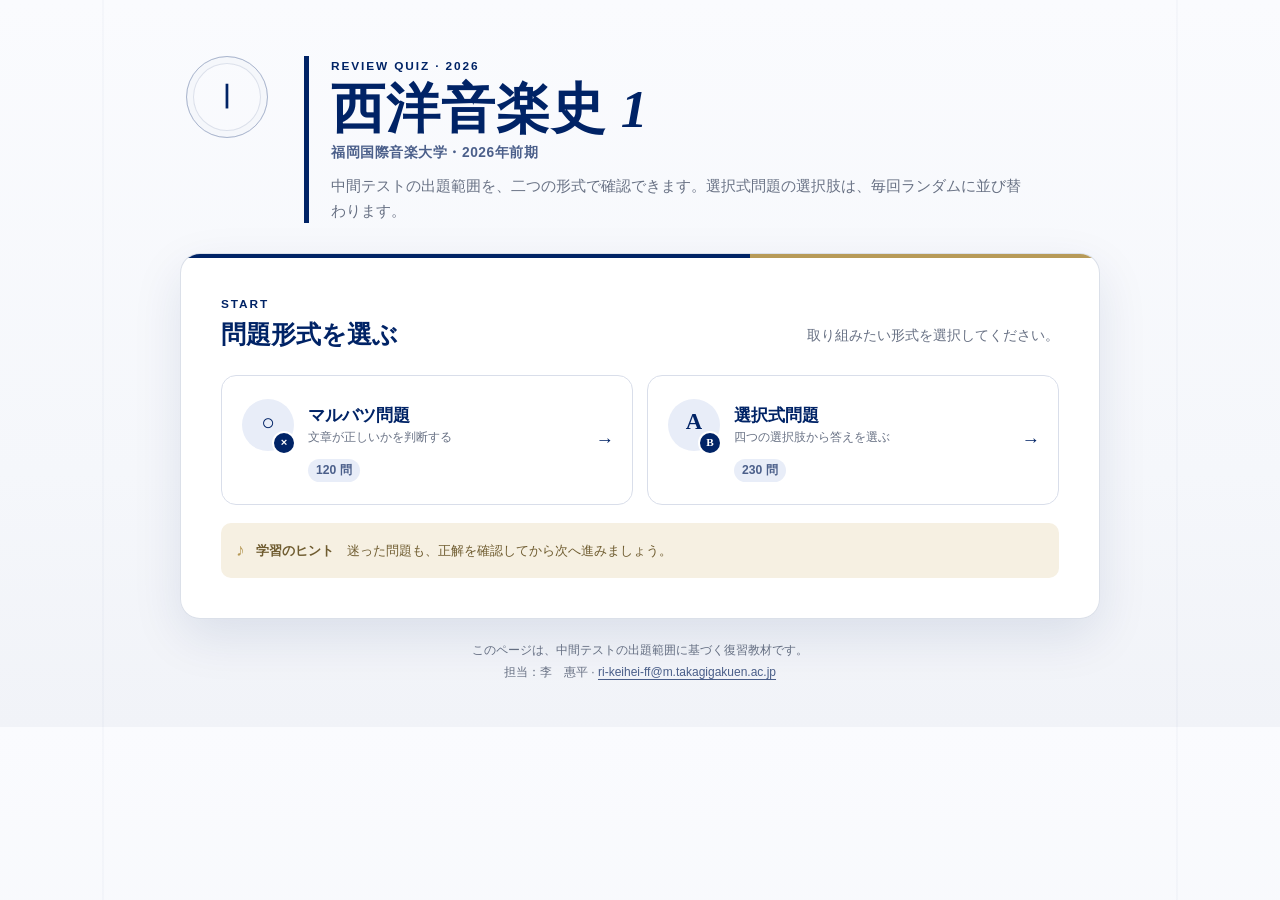
==== index.html @ 1b2ed550 "新デザイン" ====
<!DOCTYPE html>
<html lang="ja">
<head>
  <meta charset="UTF-8" />
  <meta name="viewport" content="width=device-width, initial-scale=1.0" />
  <meta name="theme-color" content="#002366" />
  <meta
    name="description"
    content="福岡国際音楽大学 2026年前期「西洋音楽史 1」の中間テスト復習クイズ"
  />
  <title>西洋音楽史 1｜復習クイズ</title>
  <link rel="stylesheet" href="style.css" />
</head>

<body>
  <a class="skip-link" href="#main-content">メインコンテンツへ</a>

  <main id="main-content" class="page">
    <header class="site-header">
      <div class="header-mark" aria-hidden="true">
        <span>Ⅰ</span>
      </div>
      <div class="header-copy">
        <p class="course-label">REVIEW QUIZ · 2026</p>
        <h1>西洋音楽史 <span>1</span></h1>
        <p class="course-name">福岡国際音楽大学・2026年前期</p>
        <p class="subtitle">
          中間テストの出題範囲を、二つの形式で確認できます。選択式問題の選択肢は、毎回ランダムに並び替わります。
        </p>
      </div>
    </header>

    <section id="mode-select" class="panel mode-panel" aria-labelledby="mode-title">
      <div class="section-heading">
        <div>
          <p class="section-kicker">START</p>
          <h2 id="mode-title">問題形式を選ぶ</h2>
        </div>
        <p>取り組みたい形式を選択してください。</p>
      </div>

      <div class="mode-buttons">
        <button class="mode-button" type="button" data-mode="truefalse">
          <span class="mode-icon" aria-hidden="true">○<i>×</i></span>
          <span class="mode-copy">
            <strong>マルバツ問題</strong>
            <small>文章が正しいかを判断する</small>
          </span>
          <span id="truefalse-count" class="mode-count"></span>
          <span class="mode-arrow" aria-hidden="true">→</span>
        </button>

        <button class="mode-button" type="button" data-mode="multiple">
          <span class="mode-icon mode-icon-letters" aria-hidden="true">A<i>B</i></span>
          <span class="mode-copy">
            <strong>選択式問題</strong>
            <small>四つの選択肢から答えを選ぶ</small>
          </span>
          <span id="multiple-count" class="mode-count"></span>
          <span class="mode-arrow" aria-hidden="true">→</span>
        </button>
      </div>

      <div class="study-note">
        <span aria-hidden="true">♪</span>
        <p><strong>学習のヒント</strong>　迷った問題も、正解を確認してから次へ進みましょう。</p>
      </div>
    </section>

    <section id="quiz-area" class="panel quiz-panel hidden" aria-labelledby="question-text">
      <div class="quiz-top">
        <button id="back-button" class="back-button" type="button">
          <span aria-hidden="true">←</span> 形式選択へ戻る
        </button>
        <div id="progress" class="progress" aria-live="polite"></div>
      </div>

      <div
        id="progress-track"
        class="progress-track"
        role="progressbar"
        aria-label="問題の進捗"
        aria-valuemin="0"
        aria-valuemax="100"
        aria-valuenow="0"
      >
        <span id="progress-bar"></span>
      </div>

      <div class="meta">
        <span id="range-label"></span>
        <span id="mode-label" class="mode-label"></span>
      </div>

      <div id="question-block" class="question-block">
        <p id="question-number" class="question-number"></p>
        <h2 id="question-text" class="question-text" tabindex="-1"></h2>
      </div>

      <div id="choices" class="choices" aria-label="選択肢"></div>

      <div id="feedback" class="feedback hidden" aria-live="polite" aria-atomic="true">
        <div id="result" class="result"></div>
        <div id="answer-note" class="answer-note"></div>
      </div>

      <div id="quiz-actions" class="quiz-actions">
        <button id="next-button" class="next-button hidden" type="button">
          次の問題へ <span aria-hidden="true">→</span>
        </button>
      </div>
    </section>

    <footer class="footer">
      <p>このページは、中間テストの出題範囲に基づく復習教材です。</p>
      <p>担当：李　惠平 <span aria-hidden="true">·</span> <a href="mailto:ri-keihei-ff@m.takagigakuen.ac.jp">ri-keihei-ff@m.takagigakuen.ac.jp</a></p>
    </footer>
  </main>

  <script src="questions.js"></script>
  <script src="script.js"></script>
</body>
</html>
---- style.css ----
:root {
  --main: #002366;
  --main-deep: #001947;
  --main-soft: #e8edf8;
  --sub: #4b5f8a;
  --accent: #b79a58;
  --accent-soft: #f6f0e2;
  --bg: #f5f7fb;
  --paper: #ffffff;
  --text: #202431;
  --muted: #687184;
  --line: #d9deea;
  --correct: #287241;
  --correct-bg: #eaf6ed;
  --correct-line: #4b9a61;
  --wrong: #a23f38;
  --wrong-bg: #fcecea;
  --wrong-line: #cf6258;
  --shadow: 0 18px 50px rgba(0, 35, 102, 0.1);
  --sans: "Helvetica Neue", "Hiragino Sans", "Yu Gothic", sans-serif;
  --serif: "Times New Roman", "YuMincho", "Yu Mincho", "Hiragino Mincho ProN", serif;
}

* {
  box-sizing: border-box;
}

html {
  scroll-behavior: smooth;
}

body {
  min-width: 320px;
  margin: 0;
  background:
    linear-gradient(90deg, transparent 0 8%, rgba(0, 35, 102, 0.025) 8% 8.1%, transparent 8.1% 91.9%, rgba(0, 35, 102, 0.025) 91.9% 92%, transparent 92%),
    linear-gradient(180deg, #fafbfe 0%, var(--bg) 65%, #f1f3f8 100%);
  color: var(--text);
  font-family: var(--serif);
  line-height: 1.75;
  -webkit-font-smoothing: antialiased;
}

button,
a {
  -webkit-tap-highlight-color: transparent;
}

button {
  font: inherit;
}

.skip-link {
  position: fixed;
  z-index: 100;
  top: 12px;
  left: 12px;
  padding: 9px 14px;
  border-radius: 8px;
  background: var(--main);
  color: #fff;
  font-family: var(--sans);
  font-weight: 700;
  text-decoration: none;
  transform: translateY(-150%);
  transition: transform 0.2s ease;
}

.skip-link:focus {
  transform: translateY(0);
}

.page {
  width: min(100% - 36px, 920px);
  margin: 0 auto;
  padding: 52px 0 42px;
}

.site-header {
  position: relative;
  display: grid;
  grid-template-columns: 94px 1fr;
  gap: 24px;
  align-items: start;
  margin-bottom: 30px;
  padding: 4px 6px 0;
}

.header-mark {
  display: grid;
  place-items: center;
  width: 82px;
  aspect-ratio: 1;
  border: 1px solid rgba(0, 35, 102, 0.32);
  border-radius: 50%;
  box-shadow: inset 0 0 0 6px var(--bg), inset 0 0 0 7px rgba(0, 35, 102, 0.12);
  color: var(--main);
}

.header-mark span {
  font-size: 2.1rem;
  line-height: 1;
}

.header-copy {
  border-left: 5px solid var(--main);
  padding-left: 22px;
}

.course-label,
.section-kicker,
.question-number {
  margin: 0;
  color: var(--main);
  font-family: var(--sans);
  font-size: 0.74rem;
  font-weight: 800;
  letter-spacing: 0.16em;
}

h1 {
  margin: 2px 0 0;
  color: var(--main);
  font-size: clamp(2.15rem, 5vw, 3.35rem);
  font-weight: 600;
  letter-spacing: 0.02em;
  line-height: 1.14;
}

h1 span {
  font-style: italic;
}

.course-name {
  margin: 1px 0 8px;
  color: var(--sub);
  font-family: var(--sans);
  font-size: 0.86rem;
  font-weight: 700;
  letter-spacing: 0.04em;
}

.subtitle {
  max-width: 690px;
  margin: 0;
  color: var(--muted);
  font-size: 0.95rem;
  line-height: 1.65;
}

.panel {
  position: relative;
  overflow: hidden;
  padding: clamp(24px, 5vw, 40px);
  border: 1px solid rgba(0, 35, 102, 0.14);
  border-radius: 20px;
  background: rgba(255, 255, 255, 0.94);
  box-shadow: var(--shadow);
}

.panel::before {
  position: absolute;
  top: 0;
  right: 0;
  left: 0;
  height: 4px;
  background: linear-gradient(90deg, var(--main), var(--main) 62%, var(--accent) 62%, var(--accent));
  content: "";
}

.section-heading {
  display: flex;
  justify-content: space-between;
  gap: 32px;
  align-items: end;
  margin-bottom: 24px;
}

.section-heading h2 {
  margin: 3px 0 0;
  color: var(--main);
  font-size: 1.55rem;
  font-weight: 600;
  line-height: 1.35;
}

.section-heading > p {
  margin: 0 0 3px;
  color: var(--muted);
  font-size: 0.9rem;
}

.mode-buttons {
  display: grid;
  grid-template-columns: repeat(2, minmax(0, 1fr));
  gap: 14px;
}

.mode-button {
  position: relative;
  display: grid;
  grid-template-columns: 52px 1fr auto;
  gap: 14px;
  align-items: center;
  min-height: 130px;
  padding: 22px 48px 22px 20px;
  border: 1px solid var(--line);
  border-radius: 15px;
  background: #fff;
  color: var(--text);
  cursor: pointer;
  text-align: left;
  transition: border-color 0.2s ease, box-shadow 0.2s ease, transform 0.2s ease, background 0.2s ease;
}

.mode-button:hover {
  border-color: rgba(0, 35, 102, 0.48);
  background: #fbfcff;
  box-shadow: 0 10px 24px rgba(0, 35, 102, 0.09);
  transform: translateY(-2px);
}

.mode-button:active {
  transform: translateY(0);
}

.mode-icon {
  position: relative;
  display: grid;
  place-items: start center;
  width: 52px;
  height: 52px;
  border-radius: 50%;
  background: var(--main-soft);
  color: var(--main);
  font-family: var(--sans);
  font-size: 1.42rem;
  font-weight: 700;
  line-height: 46px;
}

.mode-icon i {
  position: absolute;
  right: -2px;
  bottom: -4px;
  display: grid;
  place-items: center;
  width: 24px;
  height: 24px;
  border: 2px solid #fff;
  border-radius: 50%;
  background: var(--main);
  color: #fff;
  font-size: 0.7rem;
  font-style: normal;
  line-height: 1;
}

.mode-icon-letters {
  font-family: var(--serif);
}

.mode-copy {
  display: flex;
  flex-direction: column;
  min-width: 0;
}

.mode-copy strong {
  color: var(--main);
  font-size: 1.08rem;
  font-weight: 700;
  line-height: 1.4;
}

.mode-copy small,
.mode-count {
  color: var(--muted);
  font-family: var(--sans);
  font-size: 0.76rem;
  line-height: 1.5;
}

.mode-count {
  grid-column: 2;
  width: fit-content;
  margin-top: -7px;
  padding: 2px 8px;
  border-radius: 99px;
  background: var(--main-soft);
  color: var(--sub);
  font-weight: 700;
}

.mode-arrow {
  position: absolute;
  right: 18px;
  color: var(--main);
  font-family: var(--sans);
  font-size: 1.15rem;
  transition: transform 0.2s ease;
}

.mode-button:hover .mode-arrow {
  transform: translateX(3px);
}

.study-note {
  display: flex;
  gap: 11px;
  align-items: center;
  margin-top: 18px;
  padding: 12px 15px;
  border-radius: 10px;
  background: var(--accent-soft);
  color: #6f5c30;
  font-size: 0.83rem;
}

.study-note > span {
  color: var(--accent);
  font-size: 1.1rem;
}

.study-note p {
  margin: 0;
}

.quiz-panel {
  min-height: 440px;
}

.quiz-top {
  display: flex;
  justify-content: space-between;
  gap: 16px;
  align-items: center;
  margin-bottom: 14px;
}

.back-button {
  padding: 8px 0;
  border: 0;
  background: transparent;
  color: var(--main);
  font-family: var(--sans);
  font-size: 0.82rem;
  font-weight: 750;
  cursor: pointer;
}

.back-button span {
  display: inline-block;
  margin-right: 4px;
  transition: transform 0.2s ease;
}

.back-button:hover span {
  transform: translateX(-3px);
}

.progress {
  color: var(--muted);
  font-family: var(--sans);
  font-size: 0.78rem;
  font-variant-numeric: tabular-nums;
}

.progress strong {
  color: var(--main);
  font-size: 0.96rem;
}

.progress-track {
  height: 5px;
  overflow: hidden;
  margin-bottom: 18px;
  border-radius: 99px;
  background: var(--main-soft);
}

.progress-track span {
  display: block;
  width: 0;
  height: 100%;
  border-radius: inherit;
  background: linear-gradient(90deg, var(--main), #31579a);
  transition: width 0.35s ease;
}

.meta {
  display: flex;
  justify-content: space-between;
  gap: 16px;
  align-items: flex-start;
  padding-bottom: 14px;
  border-bottom: 1px solid var(--line);
  color: var(--sub);
  font-family: var(--sans);
  font-size: 0.77rem;
}

#range-label {
  max-width: 76%;
}

.mode-label {
  flex: none;
  padding: 2px 9px;
  border-radius: 99px;
  background: var(--main-soft);
  color: var(--main);
  font-weight: 700;
}

.question-block {
  padding: 25px 0 22px;
}

.question-number {
  margin-bottom: 8px;
  color: var(--accent);
}

.question-text {
  margin: 0;
  color: var(--main-deep);
  font-size: clamp(1.12rem, 2.8vw, 1.32rem);
  font-weight: 600;
  letter-spacing: 0.015em;
  line-height: 1.75;
}

.question-text:focus {
  outline: none;
}

.choices {
  display: grid;
  gap: 10px;
}

.choice-button {
  position: relative;
  display: grid;
  grid-template-columns: 34px 1fr;
  gap: 12px;
  align-items: center;
  width: 100%;
  min-height: 58px;
  padding: 12px 16px;
  border: 1px solid var(--line);
  border-radius: 11px;
  background: #fff;
  color: var(--text);
  cursor: pointer;
  text-align: left;
  transition: border-color 0.15s ease, background 0.15s ease, box-shadow 0.15s ease;
}

.choice-key {
  display: grid;
  place-items: center;
  width: 32px;
  height: 32px;
  border: 1px solid #ccd3e3;
  border-radius: 8px;
  background: var(--bg);
  color: var(--main);
  font-family: var(--sans);
  font-size: 0.8rem;
  font-weight: 800;
}

.choice-text {
  font-size: 0.98rem;
  line-height: 1.6;
}

.choice-button:hover:not(:disabled) {
  border-color: var(--main);
  background: var(--main-soft);
  box-shadow: 0 5px 15px rgba(0, 35, 102, 0.07);
}

.choice-button.correct {
  border-color: var(--correct-line);
  background: var(--correct-bg);
  box-shadow: inset 4px 0 0 var(--correct-line);
}

.choice-button.correct .choice-key {
  border-color: var(--correct);
  background: var(--correct);
  color: #fff;
}

.choice-button.wrong {
  border-color: var(--wrong-line);
  background: var(--wrong-bg);
  box-shadow: inset 4px 0 0 var(--wrong-line);
}

.choice-button.wrong .choice-key {
  border-color: var(--wrong);
  background: var(--wrong);
  color: #fff;
}

.choice-button:disabled {
  cursor: default;
  opacity: 0.75;
}

.choice-button.correct:disabled,
.choice-button.wrong:disabled {
  opacity: 1;
}

.feedback {
  display: grid;
  grid-template-columns: auto 1fr;
  gap: 14px;
  align-items: stretch;
  margin-top: 18px;
  padding: 14px;
  border: 1px solid var(--line);
  border-radius: 12px;
  background: #fafbfe;
}

.result {
  display: grid;
  place-items: center;
  min-width: 84px;
  padding: 7px 12px;
  border-radius: 8px;
  font-family: var(--sans);
  font-size: 0.86rem;
  font-weight: 800;
}

.feedback.is-correct .result {
  background: var(--correct-bg);
  color: var(--correct);
}

.feedback.is-wrong .result {
  background: var(--wrong-bg);
  color: var(--wrong);
}

.answer-note {
  align-self: center;
  color: var(--muted);
  font-size: 0.88rem;
  line-height: 1.55;
}

.answer-note strong {
  color: var(--text);
}

.quiz-actions {
  display: flex;
  justify-content: flex-end;
  margin-top: 20px;
}

.next-button,
.finish-button {
  min-width: 190px;
  padding: 12px 18px;
  border: 1px solid var(--main);
  border-radius: 10px;
  background: var(--main);
  color: #fff;
  font-family: var(--sans);
  font-size: 0.88rem;
  font-weight: 750;
  cursor: pointer;
  transition: background 0.2s ease, transform 0.2s ease, box-shadow 0.2s ease;
}

.next-button:hover,
.finish-button:hover {
  background: var(--main-deep);
  box-shadow: 0 7px 18px rgba(0, 35, 102, 0.18);
  transform: translateY(-1px);
}

.next-button span {
  display: inline-block;
  margin-left: 5px;
}

.finish-state {
  padding: 36px 0 14px;
  text-align: center;
}

.finish-medallion {
  display: grid;
  place-items: center;
  width: 92px;
  height: 92px;
  margin: 0 auto 17px;
  border: 1px solid rgba(183, 154, 88, 0.55);
  border-radius: 50%;
  background: var(--accent-soft);
  color: #806a36;
  font-family: var(--sans);
  font-size: 1.75rem;
  font-weight: 800;
}

.finish-state h2 {
  margin: 0 0 8px;
  color: var(--main);
  font-size: 1.55rem;
}

.finish-state p {
  margin: 0;
  color: var(--muted);
}

.finish-state strong {
  color: var(--main);
}

.finish-actions {
  display: flex;
  justify-content: center;
  gap: 10px;
  margin-top: 24px;
}

.finish-button.secondary {
  border-color: var(--line);
  background: #fff;
  color: var(--main);
}

.finish-button.secondary:hover {
  border-color: var(--main);
  background: var(--main-soft);
}

.footer {
  margin-top: 22px;
  color: var(--muted);
  font-family: var(--sans);
  font-size: 0.75rem;
  line-height: 1.65;
  text-align: center;
}

.footer p {
  margin: 2px 0;
}

.footer a {
  color: var(--sub);
  text-underline-offset: 3px;
}

.hidden {
  display: none !important;
}

:focus-visible {
  outline: 3px solid rgba(183, 154, 88, 0.7);
  outline-offset: 3px;
}

@media (max-width: 700px) {
  .page {
    width: min(100% - 28px, 920px);
    padding-top: 30px;
  }

  .site-header {
    grid-template-columns: 1fr;
    gap: 12px;
  }

  .header-mark {
    display: none;
  }

  .header-copy {
    padding-left: 17px;
  }

  .mode-buttons {
    grid-template-columns: 1fr;
  }

  .mode-button {
    min-height: 112px;
  }

  .section-heading {
    display: block;
  }

  .section-heading > p {
    margin-top: 6px;
  }
}

@media (max-width: 480px) {
  .page {
    width: min(100% - 20px, 920px);
    padding-top: 22px;
  }

  .site-header {
    padding: 0 2px;
    margin-bottom: 20px;
  }

  .subtitle {
    font-size: 0.88rem;
  }

  .panel {
    padding: 22px 18px;
    border-radius: 16px;
  }

  .mode-button {
    grid-template-columns: 46px 1fr;
    gap: 12px;
    min-height: 104px;
    padding: 17px 42px 17px 15px;
  }

  .mode-icon {
    width: 46px;
    height: 46px;
    line-height: 41px;
  }

  .study-note {
    align-items: flex-start;
  }

  .quiz-top {
    align-items: baseline;
  }

  .meta {
    display: block;
  }

  #range-label {
    display: block;
    max-width: none;
    margin-bottom: 8px;
    line-height: 1.5;
  }

  .mode-label {
    display: inline-block;
  }

  .question-block {
    padding: 21px 0 18px;
  }

  .choice-button {
    grid-template-columns: 30px 1fr;
    gap: 10px;
    padding: 11px 12px;
  }

  .choice-key {
    width: 30px;
    height: 30px;
  }

  .feedback {
    grid-template-columns: 1fr;
    gap: 9px;
  }

  .result {
    min-width: 0;
  }

  .next-button {
    width: 100%;
  }

  .finish-actions {
    flex-direction: column;
  }

  .finish-button {
    width: 100%;
  }
}

@media (prefers-reduced-motion: reduce) {
  *,
  *::before,
  *::after {
    scroll-behavior: auto !important;
    transition-duration: 0.01ms !important;
  }
}
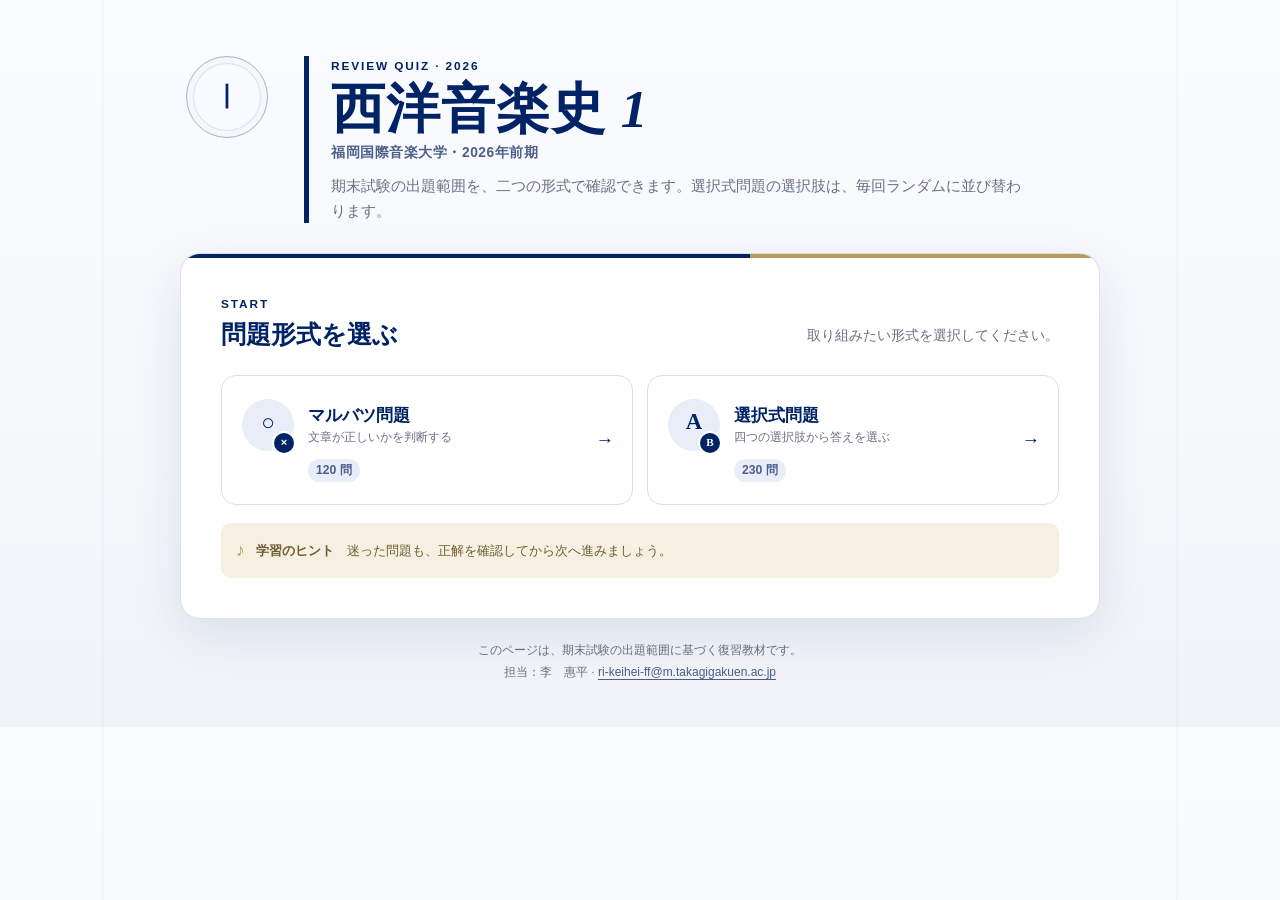
==== commit da2e3a2e: "新デザイン・採点機能実装" ====
--- a/index.html
+++ b/index.html
@@ -6,7 +6,7 @@
   <meta name="theme-color" content="#002366" />
   <meta
     name="description"
-    content="福岡国際音楽大学 2026年前期「西洋音楽史 1」の中間テスト復習クイズ"
+    content="福岡国際音楽大学 2026年前期「西洋音楽史 1」の期末試験復習クイズ"
   />
   <title>西洋音楽史 1｜復習クイズ</title>
   <link rel="stylesheet" href="style.css" />
@@ -25,7 +25,7 @@
         <h1>西洋音楽史 <span>1</span></h1>
         <p class="course-name">福岡国際音楽大学・2026年前期</p>
         <p class="subtitle">
-          中間テストの出題範囲を、二つの形式で確認できます。選択式問題の選択肢は、毎回ランダムに並び替わります。
+          期末試験の出題範囲を、二つの形式で確認できます。選択式問題の選択肢は、毎回ランダムに並び替わります。
         </p>
       </div>
     </header>
@@ -72,7 +72,19 @@
         <button id="back-button" class="back-button" type="button">
           <span aria-hidden="true">←</span> 形式選択へ戻る
         </button>
-        <div id="progress" class="progress" aria-live="polite"></div>
+        <div class="quiz-top-actions">
+          <button
+            id="status-button"
+            class="status-button"
+            type="button"
+            aria-haspopup="dialog"
+            aria-controls="status-dialog"
+          >
+            <span class="status-button-icon" aria-hidden="true">▥</span>
+            途中経過
+          </button>
+          <div id="progress" class="progress" aria-live="polite"></div>
+        </div>
       </div>
 
       <div
@@ -111,8 +123,55 @@
       </div>
     </section>
 
+    <dialog id="status-dialog" class="status-dialog" aria-labelledby="status-title">
+      <div class="status-dialog-inner">
+        <div class="status-dialog-header">
+          <div>
+            <p class="section-kicker">PROGRESS</p>
+            <h2 id="status-title">現在の解答状況</h2>
+          </div>
+          <button id="status-close-icon" class="dialog-close-icon" type="button" aria-label="閉じる">×</button>
+        </div>
+
+        <div class="status-summary">
+          <div id="status-ring" class="status-ring" aria-hidden="true">
+            <div>
+              <strong id="status-percentage">0</strong>
+              <small>%</small>
+            </div>
+          </div>
+          <div class="status-summary-copy">
+            <p>現在の正解率</p>
+            <strong id="status-message">まずは一問、挑戦してみましょう。</strong>
+          </div>
+        </div>
+
+        <dl class="status-stats">
+          <div>
+            <dt>解答済み</dt>
+            <dd><strong id="status-answered">0</strong><span>問</span></dd>
+          </div>
+          <div class="is-correct">
+            <dt>正解</dt>
+            <dd><strong id="status-correct">0</strong><span>問</span></dd>
+          </div>
+          <div class="is-wrong">
+            <dt>不正解</dt>
+            <dd><strong id="status-wrong">0</strong><span>問</span></dd>
+          </div>
+          <div>
+            <dt>残り</dt>
+            <dd><strong id="status-remaining">0</strong><span>問</span></dd>
+          </div>
+        </dl>
+
+        <p class="status-note">正解率は、解答済みの問題をもとに計算しています。</p>
+        <button id="status-close-button" class="status-close-button" type="button">問題に戻る</button>
+      </div>
+    </dialog>
+
     <footer class="footer">
-      <p>このページは、中間テストの出題範囲に基づく復習教材です。</p>
+      <p>このページは、期末試験の出題範囲に基づく復習教材です。</p>
       <p>担当：李　惠平 <span aria-hidden="true">·</span> <a href="mailto:ri-keihei-ff@m.takagigakuen.ac.jp">ri-keihei-ff@m.takagigakuen.ac.jp</a></p>
     </footer>
   </main>
--- a/style.css
+++ b/style.css
@@ -338,6 +338,12 @@
   margin-bottom: 14px;
 }
 
+.quiz-top-actions {
+  display: flex;
+  gap: 14px;
+  align-items: center;
+}
+
 .back-button {
   padding: 8px 0;
   border: 0;
@@ -357,6 +363,32 @@
 
 .back-button:hover span {
   transform: translateX(-3px);
+}
+
+.status-button {
+  display: inline-flex;
+  gap: 6px;
+  align-items: center;
+  padding: 6px 10px;
+  border: 1px solid rgba(0, 35, 102, 0.18);
+  border-radius: 8px;
+  background: var(--main-soft);
+  color: var(--main);
+  font-family: var(--sans);
+  font-size: 0.76rem;
+  font-weight: 750;
+  cursor: pointer;
+  transition: border-color 0.2s ease, background 0.2s ease;
+}
+
+.status-button:hover {
+  border-color: rgba(0, 35, 102, 0.45);
+  background: #dfe7f6;
+}
+
+.status-button-icon {
+  color: var(--accent);
+  font-size: 0.92rem;
 }
 
 .progress {
@@ -594,6 +626,210 @@
   margin-left: 5px;
 }
 
+.status-dialog {
+  width: min(calc(100% - 28px), 520px);
+  max-height: calc(100dvh - 32px);
+  margin: auto;
+  padding: 0;
+  overflow: auto;
+  border: 1px solid rgba(0, 35, 102, 0.18);
+  border-radius: 18px;
+  background: var(--paper);
+  box-shadow: 0 28px 80px rgba(0, 25, 71, 0.28);
+  color: var(--text);
+}
+
+.status-dialog::backdrop {
+  background: rgba(0, 20, 60, 0.54);
+  backdrop-filter: blur(3px);
+}
+
+.status-dialog-inner {
+  position: relative;
+  padding: 30px;
+}
+
+.status-dialog-inner::before {
+  position: absolute;
+  top: 0;
+  right: 0;
+  left: 0;
+  height: 4px;
+  background: linear-gradient(90deg, var(--main), var(--main) 62%, var(--accent) 62%, var(--accent));
+  content: "";
+}
+
+.status-dialog-header {
+  display: flex;
+  justify-content: space-between;
+  gap: 20px;
+  align-items: start;
+}
+
+.status-dialog-header h2 {
+  margin: 3px 0 0;
+  color: var(--main);
+  font-size: 1.42rem;
+  font-weight: 600;
+  line-height: 1.35;
+}
+
+.dialog-close-icon {
+  display: grid;
+  place-items: center;
+  width: 36px;
+  height: 36px;
+  padding: 0;
+  border: 1px solid var(--line);
+  border-radius: 50%;
+  background: #fff;
+  color: var(--muted);
+  font-family: var(--sans);
+  font-size: 1.2rem;
+  cursor: pointer;
+}
+
+.dialog-close-icon:hover {
+  border-color: var(--main);
+  color: var(--main);
+}
+
+.status-summary {
+  display: grid;
+  grid-template-columns: 112px 1fr;
+  gap: 22px;
+  align-items: center;
+  margin: 26px 0 22px;
+  padding: 20px;
+  border-radius: 14px;
+  background: #f7f9fd;
+}
+
+.status-ring {
+  --status-percent: 0;
+  display: grid;
+  place-items: center;
+  width: 106px;
+  height: 106px;
+  border-radius: 50%;
+  background: conic-gradient(var(--main) calc(var(--status-percent) * 1%), var(--main-soft) 0);
+}
+
+.status-ring::before {
+  grid-area: 1 / 1;
+  width: 82px;
+  height: 82px;
+  border-radius: 50%;
+  background: #fff;
+  content: "";
+}
+
+.status-ring > div {
+  z-index: 1;
+  grid-area: 1 / 1;
+  color: var(--main);
+  font-family: var(--sans);
+  line-height: 1;
+}
+
+.status-ring strong {
+  font-size: 1.65rem;
+  font-variant-numeric: tabular-nums;
+}
+
+.status-ring small {
+  font-size: 0.72rem;
+  font-weight: 750;
+}
+
+.status-summary-copy p {
+  margin: 0 0 5px;
+  color: var(--muted);
+  font-family: var(--sans);
+  font-size: 0.75rem;
+}
+
+.status-summary-copy strong {
+  color: var(--main-deep);
+  font-size: 1rem;
+  line-height: 1.65;
+}
+
+.status-stats {
+  display: grid;
+  grid-template-columns: repeat(4, 1fr);
+  gap: 8px;
+  margin: 0;
+}
+
+.status-stats > div {
+  padding: 13px 8px;
+  border: 1px solid var(--line);
+  border-radius: 10px;
+  background: #fff;
+  text-align: center;
+}
+
+.status-stats dt {
+  margin-bottom: 3px;
+  color: var(--muted);
+  font-family: var(--sans);
+  font-size: 0.69rem;
+}
+
+.status-stats dd {
+  margin: 0;
+  color: var(--main);
+  font-family: var(--sans);
+  line-height: 1;
+}
+
+.status-stats dd strong {
+  font-size: 1.35rem;
+  font-variant-numeric: tabular-nums;
+}
+
+.status-stats dd span {
+  margin-left: 2px;
+  color: var(--muted);
+  font-size: 0.68rem;
+}
+
+.status-stats .is-correct dd {
+  color: var(--correct);
+}
+
+.status-stats .is-wrong dd {
+  color: var(--wrong);
+}
+
+.status-note {
+  margin: 14px 0 20px;
+  color: var(--muted);
+  font-family: var(--sans);
+  font-size: 0.72rem;
+  text-align: center;
+}
+
+.status-close-button {
+  width: 100%;
+  padding: 12px 18px;
+  border: 1px solid var(--main);
+  border-radius: 10px;
+  background: var(--main);
+  color: #fff;
+  font-family: var(--sans);
+  font-size: 0.88rem;
+  font-weight: 750;
+  cursor: pointer;
+  transition: background 0.2s ease, box-shadow 0.2s ease;
+}
+
+.status-close-button:hover {
+  background: var(--main-deep);
+  box-shadow: 0 7px 18px rgba(0, 35, 102, 0.18);
+}
+
 .finish-state {
   padding: 36px 0 14px;
   text-align: center;
@@ -751,6 +987,14 @@
     align-items: baseline;
   }
 
+  .quiz-top-actions {
+    gap: 8px;
+  }
+
+  .status-button {
+    padding: 6px 8px;
+  }
+
   .meta {
     display: block;
   }
@@ -800,6 +1044,34 @@
 
   .finish-button {
     width: 100%;
+  }
+
+  .status-dialog-inner {
+    padding: 24px 18px 20px;
+  }
+
+  .status-summary {
+    grid-template-columns: 88px 1fr;
+    gap: 16px;
+    padding: 16px;
+  }
+
+  .status-ring {
+    width: 84px;
+    height: 84px;
+  }
+
+  .status-ring::before {
+    width: 64px;
+    height: 64px;
+  }
+
+  .status-ring strong {
+    font-size: 1.35rem;
+  }
+
+  .status-stats {
+    grid-template-columns: repeat(2, 1fr);
   }
 }
 
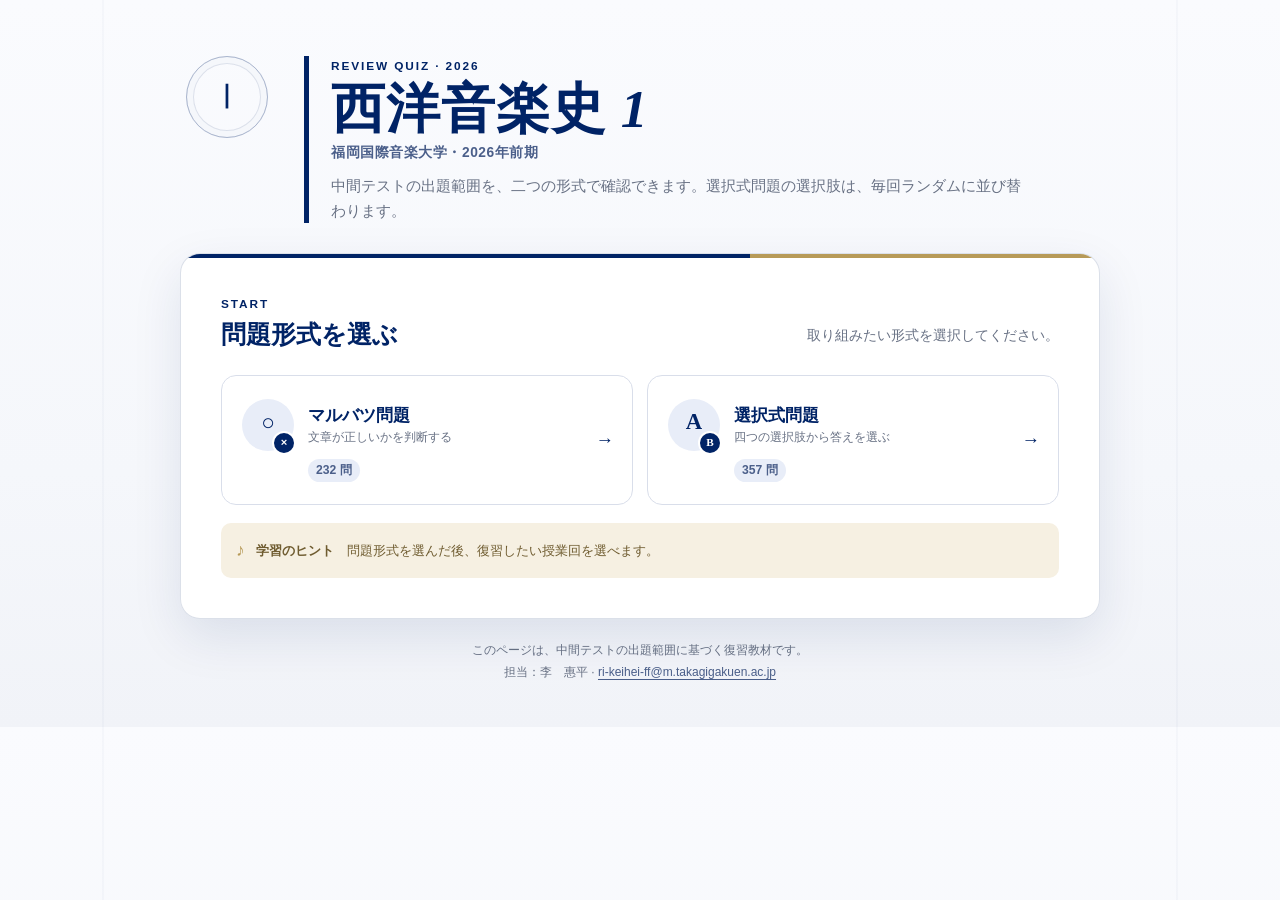
==== commit c432f382: "回数選択機能実装" ====
--- a/index.html
+++ b/index.html
@@ -6,7 +6,7 @@
   <meta name="theme-color" content="#002366" />
   <meta
     name="description"
-    content="福岡国際音楽大学 2026年前期「西洋音楽史 1」の期末試験復習クイズ"
+    content="福岡国際音楽大学 2026年前期「西洋音楽史 1」の中間テスト復習クイズ"
   />
   <title>西洋音楽史 1｜復習クイズ</title>
   <link rel="stylesheet" href="style.css" />
@@ -25,7 +25,7 @@
         <h1>西洋音楽史 <span>1</span></h1>
         <p class="course-name">福岡国際音楽大学・2026年前期</p>
         <p class="subtitle">
-          期末試験の出題範囲を、二つの形式で確認できます。選択式問題の選択肢は、毎回ランダムに並び替わります。
+          中間テストの出題範囲を、二つの形式で確認できます。選択式問題の選択肢は、毎回ランダムに並び替わります。
         </p>
       </div>
     </header>
@@ -63,14 +63,44 @@
 
       <div class="study-note">
         <span aria-hidden="true">♪</span>
-        <p><strong>学習のヒント</strong>　迷った問題も、正解を確認してから次へ進みましょう。</p>
-      </div>
+        <p><strong>学習のヒント</strong>　問題形式を選んだ後、復習したい授業回を選べます。</p>
+      </div>
+    </section>
+
+    <section id="range-select" class="panel range-panel hidden" aria-labelledby="range-title">
+      <button id="range-back-button" class="back-button range-back-button" type="button">
+        <span aria-hidden="true">←</span> 問題形式へ戻る
+      </button>
+
+      <div class="section-heading range-heading">
+        <div>
+          <p class="section-kicker">SELECT RANGE</p>
+          <h2 id="range-title">授業回を選ぶ</h2>
+        </div>
+        <p id="range-mode-description"></p>
+      </div>
+
+      <button id="all-range-button" class="all-range-button" type="button">
+        <span class="all-range-mark" aria-hidden="true">ALL</span>
+        <span class="range-button-copy">
+          <strong>全範囲から出題</strong>
+          <small>第1回から第13回まで、すべての問題をランダムに出題します。</small>
+        </span>
+        <span id="all-range-count" class="range-count"></span>
+        <span class="mode-arrow" aria-hidden="true">→</span>
+      </button>
+
+      <div class="range-divider">
+        <span>授業回を指定する</span>
+      </div>
+
+      <div id="range-buttons" class="range-buttons" aria-label="授業回の選択肢"></div>
     </section>
 
     <section id="quiz-area" class="panel quiz-panel hidden" aria-labelledby="question-text">
       <div class="quiz-top">
         <button id="back-button" class="back-button" type="button">
-          <span aria-hidden="true">←</span> 形式選択へ戻る
+          <span aria-hidden="true">←</span> 回数選択へ戻る
         </button>
         <div class="quiz-top-actions">
           <button
@@ -101,7 +131,10 @@
 
       <div class="meta">
         <span id="range-label"></span>
-        <span id="mode-label" class="mode-label"></span>
+        <div class="meta-labels">
+          <span id="scope-label" class="scope-label"></span>
+          <span id="mode-label" class="mode-label"></span>
+        </div>
       </div>
 
       <div id="question-block" class="question-block">
@@ -128,7 +161,7 @@
         <div class="status-dialog-header">
           <div>
             <p class="section-kicker">PROGRESS</p>
-            <h2 id="status-title">現在の解答状況</h2>
+            <h2 id="status-title">現在の答題状況</h2>
           </div>
           <button id="status-close-icon" class="dialog-close-icon" type="button" aria-label="閉じる">×</button>
         </div>
@@ -141,7 +174,7 @@
             </div>
           </div>
           <div class="status-summary-copy">
-            <p>現在の正解率</p>
+            <p>現在の正答率</p>
             <strong id="status-message">まずは一問、挑戦してみましょう。</strong>
           </div>
         </div>
@@ -165,13 +198,13 @@
           </div>
         </dl>
 
-        <p class="status-note">正解率は、解答済みの問題をもとに計算しています。</p>
+        <p class="status-note">正答率は、解答済みの問題をもとに計算しています。</p>
         <button id="status-close-button" class="status-close-button" type="button">問題に戻る</button>
       </div>
     </dialog>
 
     <footer class="footer">
-      <p>このページは、期末試験の出題範囲に基づく復習教材です。</p>
+      <p>このページは、中間テストの出題範囲に基づく復習教材です。</p>
       <p>担当：李　惠平 <span aria-hidden="true">·</span> <a href="mailto:ri-keihei-ff@m.takagigakuen.ac.jp">ri-keihei-ff@m.takagigakuen.ac.jp</a></p>
     </footer>
   </main>
--- a/style.css
+++ b/style.css
@@ -326,6 +326,173 @@
   margin: 0;
 }
 
+.range-panel {
+  min-height: 440px;
+}
+
+.range-back-button {
+  margin-bottom: 12px;
+}
+
+.range-heading {
+  align-items: end;
+  margin-bottom: 20px;
+}
+
+.range-heading > p {
+  max-width: 360px;
+  text-align: right;
+}
+
+.all-range-button {
+  position: relative;
+  display: grid;
+  grid-template-columns: 64px 1fr auto;
+  gap: 16px;
+  align-items: center;
+  width: 100%;
+  min-height: 104px;
+  padding: 18px 52px 18px 18px;
+  border: 1px solid rgba(0, 35, 102, 0.32);
+  border-radius: 14px;
+  background: linear-gradient(135deg, var(--main-soft), #f8faff 72%);
+  color: var(--text);
+  cursor: pointer;
+  text-align: left;
+  transition: border-color 0.2s ease, box-shadow 0.2s ease, transform 0.2s ease;
+}
+
+.all-range-button:hover {
+  border-color: var(--main);
+  box-shadow: 0 9px 22px rgba(0, 35, 102, 0.1);
+  transform: translateY(-1px);
+}
+
+.all-range-button:hover .mode-arrow {
+  transform: translateX(3px);
+}
+
+.all-range-mark {
+  display: grid;
+  place-items: center;
+  width: 58px;
+  height: 58px;
+  border-radius: 50%;
+  background: var(--main);
+  color: #fff;
+  font-family: var(--sans);
+  font-size: 0.73rem;
+  font-weight: 800;
+  letter-spacing: 0.08em;
+}
+
+.range-button-copy {
+  display: flex;
+  flex-direction: column;
+  min-width: 0;
+}
+
+.range-button-copy strong {
+  color: var(--main);
+  font-size: 1.08rem;
+  line-height: 1.45;
+}
+
+.range-button-copy small {
+  color: var(--muted);
+  font-family: var(--sans);
+  font-size: 0.76rem;
+  line-height: 1.55;
+}
+
+.range-count {
+  flex: none;
+  padding: 3px 9px;
+  border-radius: 99px;
+  background: #fff;
+  color: var(--sub);
+  font-family: var(--sans);
+  font-size: 0.74rem;
+  font-weight: 750;
+  white-space: nowrap;
+}
+
+.range-divider {
+  display: flex;
+  gap: 12px;
+  align-items: center;
+  margin: 22px 0 15px;
+  color: var(--muted);
+  font-family: var(--sans);
+  font-size: 0.72rem;
+  font-weight: 700;
+  letter-spacing: 0.08em;
+}
+
+.range-divider::before,
+.range-divider::after {
+  height: 1px;
+  flex: 1;
+  background: var(--line);
+  content: "";
+}
+
+.range-buttons {
+  display: grid;
+  grid-template-columns: repeat(2, minmax(0, 1fr));
+  gap: 10px;
+}
+
+.range-button {
+  display: grid;
+  grid-template-columns: 56px 1fr auto;
+  gap: 12px;
+  align-items: center;
+  min-height: 82px;
+  padding: 13px 14px;
+  border: 1px solid var(--line);
+  border-radius: 11px;
+  background: #fff;
+  color: var(--text);
+  cursor: pointer;
+  text-align: left;
+  transition: border-color 0.18s ease, background 0.18s ease, box-shadow 0.18s ease;
+}
+
+.range-button:hover {
+  border-color: rgba(0, 35, 102, 0.52);
+  background: #fbfcff;
+  box-shadow: 0 6px 16px rgba(0, 35, 102, 0.07);
+}
+
+.range-number {
+  display: grid;
+  place-items: center;
+  width: 54px;
+  min-height: 42px;
+  border-radius: 8px;
+  background: var(--accent-soft);
+  color: #79642f;
+  font-family: var(--sans);
+  font-size: 0.74rem;
+  font-weight: 800;
+  white-space: nowrap;
+}
+
+.range-title {
+  overflow: hidden;
+  color: var(--main-deep);
+  font-size: 0.88rem;
+  font-weight: 600;
+  line-height: 1.5;
+}
+
+.range-button .range-count {
+  padding: 2px 7px;
+  background: var(--main-soft);
+  font-size: 0.68rem;
+}
+
 .quiz-panel {
   min-height: 440px;
 }
@@ -433,16 +600,30 @@
 }
 
 #range-label {
-  max-width: 76%;
-}
-
-.mode-label {
+  max-width: 66%;
+}
+
+.meta-labels {
+  display: flex;
+  flex: none;
+  gap: 6px;
+  flex-wrap: wrap;
+  justify-content: flex-end;
+}
+
+.mode-label,
+.scope-label {
   flex: none;
   padding: 2px 9px;
   border-radius: 99px;
   background: var(--main-soft);
   color: var(--main);
   font-weight: 700;
+}
+
+.scope-label {
+  background: var(--accent-soft);
+  color: #725d2b;
 }
 
 .question-block {
@@ -861,6 +1042,18 @@
   color: var(--muted);
 }
 
+.finish-state .finish-scope {
+  width: fit-content;
+  margin: 0 auto 10px;
+  padding: 3px 10px;
+  border-radius: 99px;
+  background: var(--accent-soft);
+  color: #725d2b;
+  font-family: var(--sans);
+  font-size: 0.74rem;
+  font-weight: 750;
+}
+
 .finish-state strong {
   color: var(--main);
 }
@@ -937,12 +1130,21 @@
     min-height: 112px;
   }
 
+  .range-buttons {
+    grid-template-columns: 1fr;
+  }
+
   .section-heading {
     display: block;
   }
 
   .section-heading > p {
     margin-top: 6px;
+  }
+
+  .range-heading > p {
+    max-width: none;
+    text-align: left;
   }
 }
 
@@ -983,6 +1185,35 @@
     align-items: flex-start;
   }
 
+  .all-range-button {
+    grid-template-columns: 48px 1fr;
+    gap: 12px;
+    min-height: 96px;
+    padding: 15px 42px 15px 14px;
+  }
+
+  .all-range-mark {
+    width: 46px;
+    height: 46px;
+    font-size: 0.65rem;
+  }
+
+  .all-range-button > .range-count {
+    grid-column: 2;
+    width: fit-content;
+    margin-top: -7px;
+  }
+
+  .range-button {
+    grid-template-columns: 50px 1fr auto;
+    gap: 10px;
+    padding: 12px;
+  }
+
+  .range-number {
+    width: 48px;
+  }
+
   .quiz-top {
     align-items: baseline;
   }
@@ -1006,7 +1237,12 @@
     line-height: 1.5;
   }
 
-  .mode-label {
+  .meta-labels {
+    justify-content: flex-start;
+  }
+
+  .mode-label,
+  .scope-label {
     display: inline-block;
   }
 
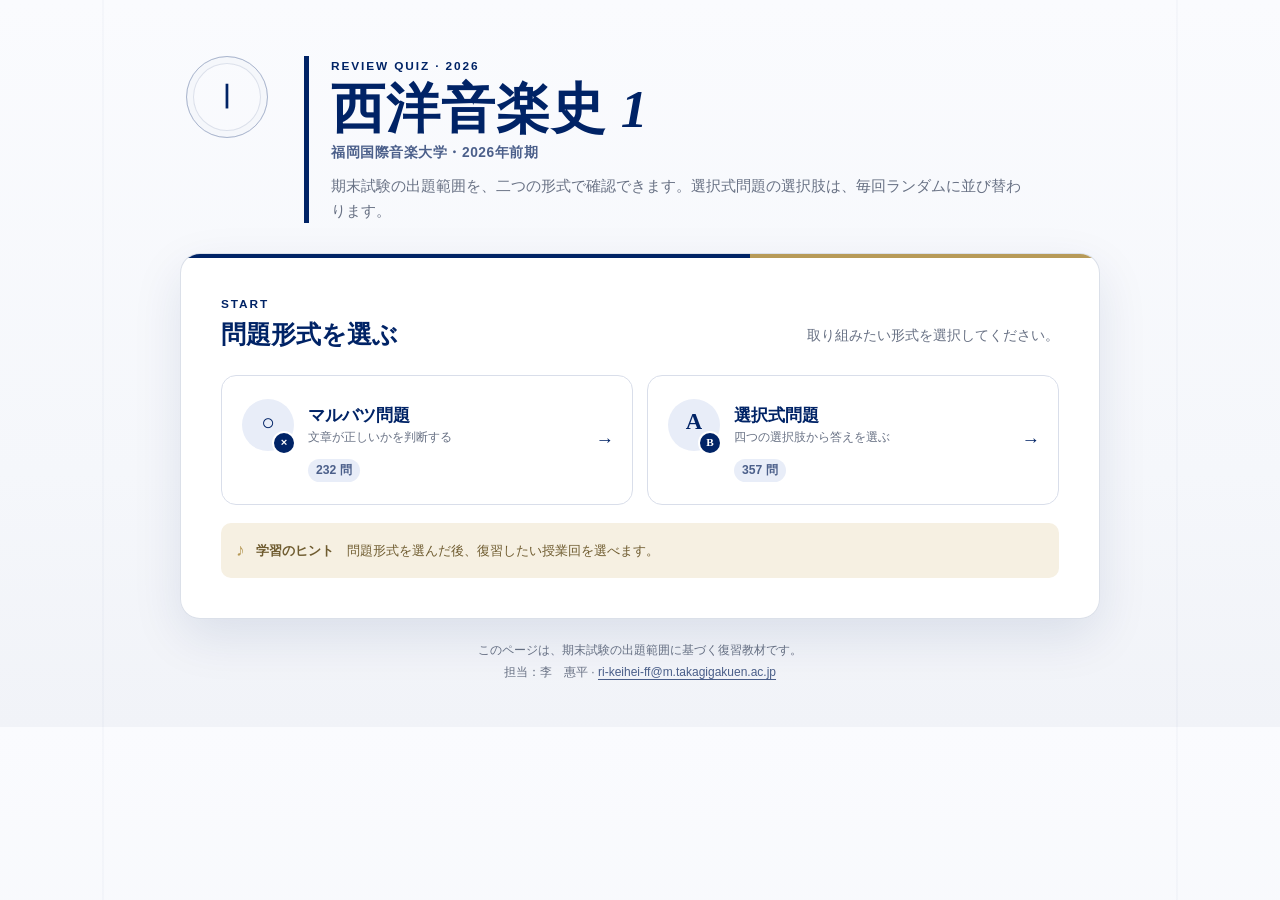
==== commit aa3a1787: "Add files via upload" ====
--- a/index.html
+++ b/index.html
@@ -6,7 +6,7 @@
   <meta name="theme-color" content="#002366" />
   <meta
     name="description"
-    content="福岡国際音楽大学 2026年前期「西洋音楽史 1」の中間テスト復習クイズ"
+    content="福岡国際音楽大学 2026年前期「西洋音楽史 1」期末試験の復習クイズ"
   />
   <title>西洋音楽史 1｜復習クイズ</title>
   <link rel="stylesheet" href="style.css" />
@@ -25,7 +25,7 @@
         <h1>西洋音楽史 <span>1</span></h1>
         <p class="course-name">福岡国際音楽大学・2026年前期</p>
         <p class="subtitle">
-          中間テストの出題範囲を、二つの形式で確認できます。選択式問題の選択肢は、毎回ランダムに並び替わります。
+          期末試験の出題範囲を、二つの形式で確認できます。選択式問題の選択肢は、毎回ランダムに並び替わります。
         </p>
       </div>
     </header>
@@ -161,7 +161,7 @@
         <div class="status-dialog-header">
           <div>
             <p class="section-kicker">PROGRESS</p>
-            <h2 id="status-title">現在の答題状況</h2>
+            <h2 id="status-title">現在の解答状況</h2>
           </div>
           <button id="status-close-icon" class="dialog-close-icon" type="button" aria-label="閉じる">×</button>
         </div>
@@ -174,7 +174,7 @@
             </div>
           </div>
           <div class="status-summary-copy">
-            <p>現在の正答率</p>
+            <p>現在の正解率</p>
             <strong id="status-message">まずは一問、挑戦してみましょう。</strong>
           </div>
         </div>
@@ -198,13 +198,13 @@
           </div>
         </dl>
 
-        <p class="status-note">正答率は、解答済みの問題をもとに計算しています。</p>
+        <p class="status-note">正解率は、解答済みの問題をもとに計算しています。</p>
         <button id="status-close-button" class="status-close-button" type="button">問題に戻る</button>
       </div>
     </dialog>
 
     <footer class="footer">
-      <p>このページは、中間テストの出題範囲に基づく復習教材です。</p>
+      <p>このページは、期末試験の出題範囲に基づく復習教材です。</p>
       <p>担当：李　惠平 <span aria-hidden="true">·</span> <a href="mailto:ri-keihei-ff@m.takagigakuen.ac.jp">ri-keihei-ff@m.takagigakuen.ac.jp</a></p>
     </footer>
   </main>
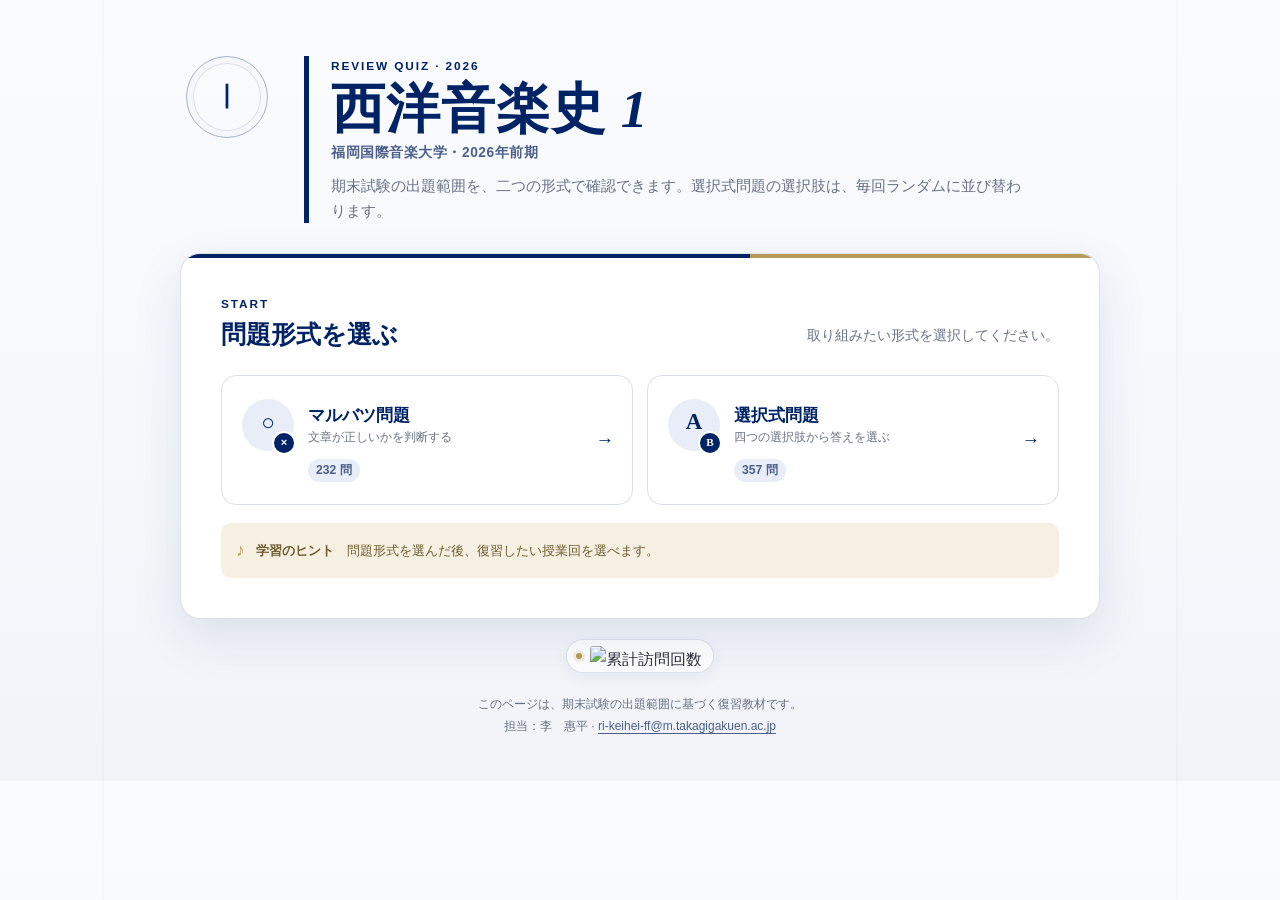
==== commit b7990243: "カウンター実装" ====
--- a/index.html
+++ b/index.html
@@ -203,6 +203,17 @@
       </div>
     </dialog>
 
+    <aside class="visitor-counter" aria-label="累計訪問回数">
+      <span class="visitor-counter-ornament" aria-hidden="true"></span>
+      <img
+        src="https://hits.sh/fimu-quiz-2026-western-music-history-i.svg?view=total&amp;style=flat-square&amp;label=VISITORS&amp;color=002366&amp;labelColor=b79a58"
+        alt="累計訪問回数"
+        height="20"
+        decoding="async"
+        referrerpolicy="no-referrer"
+      />
+    </aside>
+
     <footer class="footer">
       <p>このページは、期末試験の出題範囲に基づく復習教材です。</p>
       <p>担当：李　惠平 <span aria-hidden="true">·</span> <a href="mailto:ri-keihei-ff@m.takagigakuen.ac.jp">ri-keihei-ff@m.takagigakuen.ac.jp</a></p>
--- a/style.css
+++ b/style.css
@@ -1076,6 +1076,37 @@
   background: var(--main-soft);
 }
 
+.visitor-counter {
+  display: flex;
+  gap: 8px;
+  align-items: center;
+  width: fit-content;
+  min-height: 34px;
+  margin: 20px auto 0;
+  padding: 6px 11px 6px 9px;
+  border: 1px solid rgba(0, 35, 102, 0.12);
+  border-radius: 99px;
+  background: rgba(255, 255, 255, 0.82);
+  box-shadow: 0 5px 16px rgba(0, 35, 102, 0.06);
+}
+
+.visitor-counter-ornament {
+  width: 6px;
+  height: 6px;
+  flex: none;
+  border-radius: 50%;
+  background: var(--accent);
+  box-shadow: 0 0 0 3px var(--accent-soft);
+}
+
+.visitor-counter img {
+  display: block;
+  width: auto;
+  height: 20px;
+  border-radius: 3px;
+  opacity: 0.94;
+}
+
 .footer {
   margin-top: 22px;
   color: var(--muted);
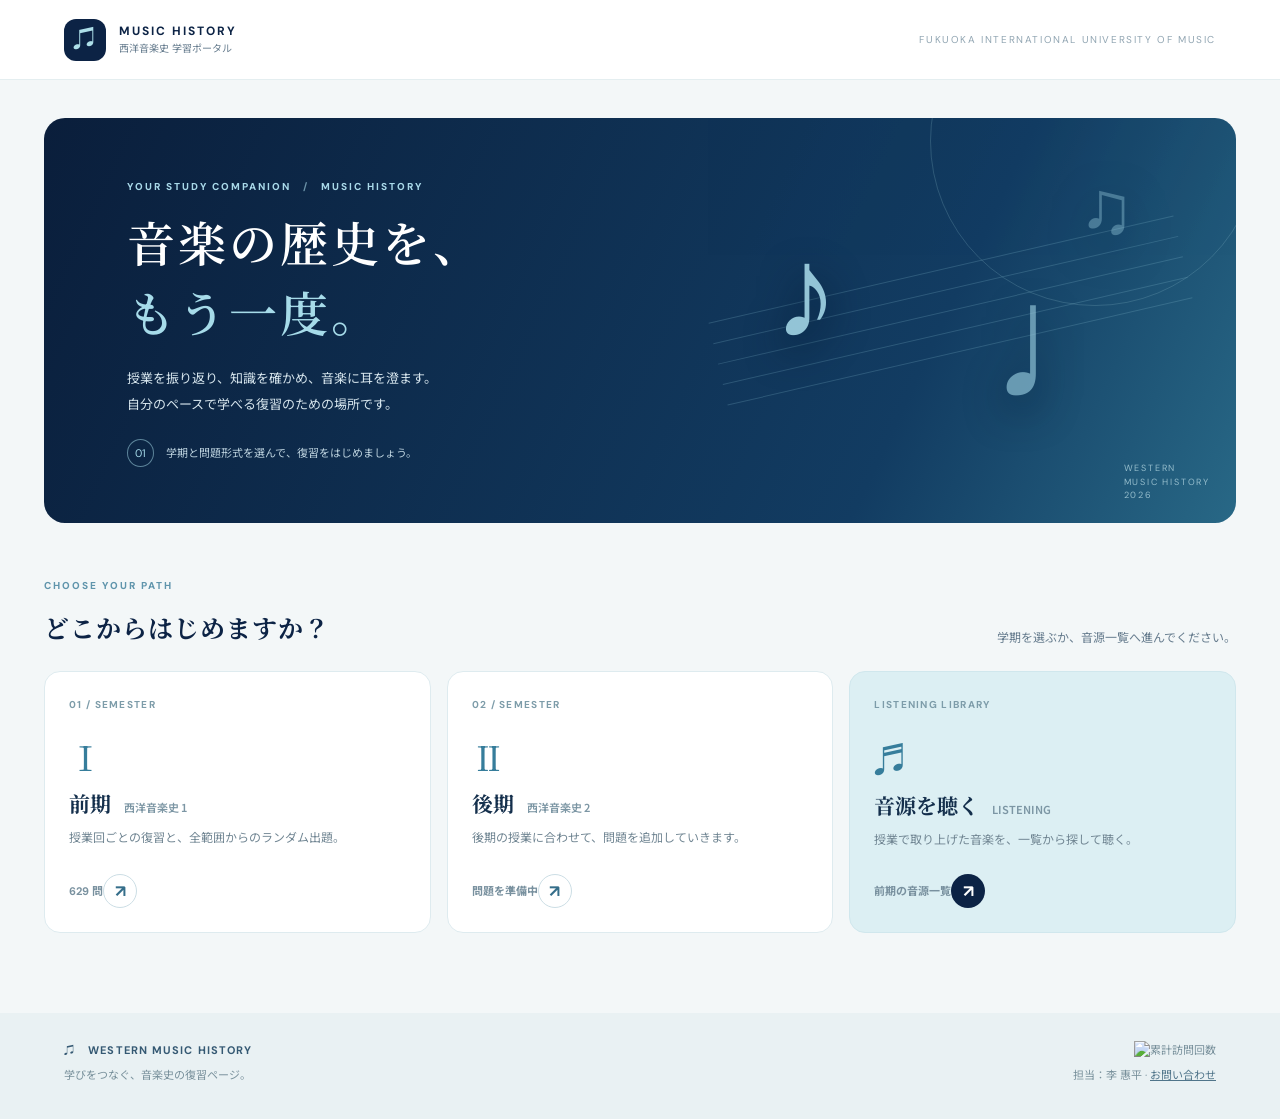
==== commit f3b5cf43: "後期アップデート1" ====
--- a/index.html
+++ b/index.html
@@ -1,226 +1,24 @@
-<!DOCTYPE html>
+<!doctype html>
 <html lang="ja">
 <head>
-  <meta charset="UTF-8" />
-  <meta name="viewport" content="width=device-width, initial-scale=1.0" />
-  <meta name="theme-color" content="#002366" />
-  <meta
-    name="description"
-    content="福岡国際音楽大学 2026年前期「西洋音楽史 1」期末試験の復習クイズ"
-  />
-  <title>西洋音楽史 1｜復習クイズ</title>
-  <link rel="stylesheet" href="style.css" />
+<meta charset="utf-8"><meta name="viewport" content="width=device-width,initial-scale=1"><meta name="theme-color" content="#0b2246">
+<meta name="description" content="西洋音楽史の復習と音源聴取のための学習サイト">
+<title>西洋音楽史｜復習と音源</title><link rel="stylesheet" href="style.css">
 </head>
-
 <body>
-  <a class="skip-link" href="#main-content">メインコンテンツへ</a>
-
-  <main id="main-content" class="page">
-    <header class="site-header">
-      <div class="header-mark" aria-hidden="true">
-        <span>Ⅰ</span>
-      </div>
-      <div class="header-copy">
-        <p class="course-label">REVIEW QUIZ · 2026</p>
-        <h1>西洋音楽史 <span>1</span></h1>
-        <p class="course-name">福岡国際音楽大学・2026年前期</p>
-        <p class="subtitle">
-          期末試験の出題範囲を、二つの形式で確認できます。選択式問題の選択肢は、毎回ランダムに並び替わります。
-        </p>
-      </div>
-    </header>
-
-    <section id="mode-select" class="panel mode-panel" aria-labelledby="mode-title">
-      <div class="section-heading">
-        <div>
-          <p class="section-kicker">START</p>
-          <h2 id="mode-title">問題形式を選ぶ</h2>
-        </div>
-        <p>取り組みたい形式を選択してください。</p>
-      </div>
-
-      <div class="mode-buttons">
-        <button class="mode-button" type="button" data-mode="truefalse">
-          <span class="mode-icon" aria-hidden="true">○<i>×</i></span>
-          <span class="mode-copy">
-            <strong>マルバツ問題</strong>
-            <small>文章が正しいかを判断する</small>
-          </span>
-          <span id="truefalse-count" class="mode-count"></span>
-          <span class="mode-arrow" aria-hidden="true">→</span>
-        </button>
-
-        <button class="mode-button" type="button" data-mode="multiple">
-          <span class="mode-icon mode-icon-letters" aria-hidden="true">A<i>B</i></span>
-          <span class="mode-copy">
-            <strong>選択式問題</strong>
-            <small>四つの選択肢から答えを選ぶ</small>
-          </span>
-          <span id="multiple-count" class="mode-count"></span>
-          <span class="mode-arrow" aria-hidden="true">→</span>
-        </button>
-      </div>
-
-      <div class="study-note">
-        <span aria-hidden="true">♪</span>
-        <p><strong>学習のヒント</strong>　問題形式を選んだ後、復習したい授業回を選べます。</p>
-      </div>
-    </section>
-
-    <section id="range-select" class="panel range-panel hidden" aria-labelledby="range-title">
-      <button id="range-back-button" class="back-button range-back-button" type="button">
-        <span aria-hidden="true">←</span> 問題形式へ戻る
-      </button>
-
-      <div class="section-heading range-heading">
-        <div>
-          <p class="section-kicker">SELECT RANGE</p>
-          <h2 id="range-title">授業回を選ぶ</h2>
-        </div>
-        <p id="range-mode-description"></p>
-      </div>
-
-      <button id="all-range-button" class="all-range-button" type="button">
-        <span class="all-range-mark" aria-hidden="true">ALL</span>
-        <span class="range-button-copy">
-          <strong>全範囲から出題</strong>
-          <small>第1回から第13回まで、すべての問題をランダムに出題します。</small>
-        </span>
-        <span id="all-range-count" class="range-count"></span>
-        <span class="mode-arrow" aria-hidden="true">→</span>
-      </button>
-
-      <div class="range-divider">
-        <span>授業回を指定する</span>
-      </div>
-
-      <div id="range-buttons" class="range-buttons" aria-label="授業回の選択肢"></div>
-    </section>
-
-    <section id="quiz-area" class="panel quiz-panel hidden" aria-labelledby="question-text">
-      <div class="quiz-top">
-        <button id="back-button" class="back-button" type="button">
-          <span aria-hidden="true">←</span> 回数選択へ戻る
-        </button>
-        <div class="quiz-top-actions">
-          <button
-            id="status-button"
-            class="status-button"
-            type="button"
-            aria-haspopup="dialog"
-            aria-controls="status-dialog"
-          >
-            <span class="status-button-icon" aria-hidden="true">▥</span>
-            途中経過
-          </button>
-          <div id="progress" class="progress" aria-live="polite"></div>
-        </div>
-      </div>
-
-      <div
-        id="progress-track"
-        class="progress-track"
-        role="progressbar"
-        aria-label="問題の進捗"
-        aria-valuemin="0"
-        aria-valuemax="100"
-        aria-valuenow="0"
-      >
-        <span id="progress-bar"></span>
-      </div>
-
-      <div class="meta">
-        <span id="range-label"></span>
-        <div class="meta-labels">
-          <span id="scope-label" class="scope-label"></span>
-          <span id="mode-label" class="mode-label"></span>
-        </div>
-      </div>
-
-      <div id="question-block" class="question-block">
-        <p id="question-number" class="question-number"></p>
-        <h2 id="question-text" class="question-text" tabindex="-1"></h2>
-      </div>
-
-      <div id="choices" class="choices" aria-label="選択肢"></div>
-
-      <div id="feedback" class="feedback hidden" aria-live="polite" aria-atomic="true">
-        <div id="result" class="result"></div>
-        <div id="answer-note" class="answer-note"></div>
-      </div>
-
-      <div id="quiz-actions" class="quiz-actions">
-        <button id="next-button" class="next-button hidden" type="button">
-          次の問題へ <span aria-hidden="true">→</span>
-        </button>
-      </div>
-    </section>
-
-    <dialog id="status-dialog" class="status-dialog" aria-labelledby="status-title">
-      <div class="status-dialog-inner">
-        <div class="status-dialog-header">
-          <div>
-            <p class="section-kicker">PROGRESS</p>
-            <h2 id="status-title">現在の解答状況</h2>
-          </div>
-          <button id="status-close-icon" class="dialog-close-icon" type="button" aria-label="閉じる">×</button>
-        </div>
-
-        <div class="status-summary">
-          <div id="status-ring" class="status-ring" aria-hidden="true">
-            <div>
-              <strong id="status-percentage">0</strong>
-              <small>%</small>
-            </div>
-          </div>
-          <div class="status-summary-copy">
-            <p>現在の正解率</p>
-            <strong id="status-message">まずは一問、挑戦してみましょう。</strong>
-          </div>
-        </div>
-
-        <dl class="status-stats">
-          <div>
-            <dt>解答済み</dt>
-            <dd><strong id="status-answered">0</strong><span>問</span></dd>
-          </div>
-          <div class="is-correct">
-            <dt>正解</dt>
-            <dd><strong id="status-correct">0</strong><span>問</span></dd>
-          </div>
-          <div class="is-wrong">
-            <dt>不正解</dt>
-            <dd><strong id="status-wrong">0</strong><span>問</span></dd>
-          </div>
-          <div>
-            <dt>残り</dt>
-            <dd><strong id="status-remaining">0</strong><span>問</span></dd>
-          </div>
-        </dl>
-
-        <p class="status-note">正解率は、解答済みの問題をもとに計算しています。</p>
-        <button id="status-close-button" class="status-close-button" type="button">問題に戻る</button>
-      </div>
-    </dialog>
-
-    <aside class="visitor-counter" aria-label="累計訪問回数">
-      <span class="visitor-counter-ornament" aria-hidden="true"></span>
-      <img
-        src="https://hits.sh/fimu-quiz-2026-western-music-history-i.svg?view=total&amp;style=flat-square&amp;label=VISITORS&amp;color=002366&amp;labelColor=b79a58"
-        alt="累計訪問回数"
-        height="20"
-        decoding="async"
-        referrerpolicy="no-referrer"
-      />
-    </aside>
-
-    <footer class="footer">
-      <p>このページは、期末試験の出題範囲に基づく復習教材です。</p>
-      <p>担当：李　惠平 <span aria-hidden="true">·</span> <a href="mailto:ri-keihei-ff@m.takagigakuen.ac.jp">ri-keihei-ff@m.takagigakuen.ac.jp</a></p>
-    </footer>
-  </main>
-
-  <script src="questions.js"></script>
-  <script src="script.js"></script>
-</body>
-</html>
+<a class="skip" href="#main">本文へ</a>
+<header class="topbar"><a class="brand" href="#home" aria-label="トップページ"><span class="brand-mark">♫</span><span><b>MUSIC HISTORY</b><small>西洋音楽史 学習ポータル</small></span></a><span class="top-label">FUKUOKA INTERNATIONAL UNIVERSITY OF MUSIC</span></header>
+<main id="main" class="page" tabindex="-1">
+<section id="home" class="screen">
+<div class="hero"><div class="hero-content"><p class="eyebrow light">YOUR STUDY COMPANION <span> / </span> MUSIC HISTORY</p><h1>音楽の歴史を、<br><em>もう一度。</em></h1><p class="hero-text">授業を振り返り、知識を確かめ、音楽に耳を澄ます。<br>自分のペースで学べる復習のための場所です。</p><div class="hero-hint"><span>01</span> 学期と問題形式を選んで、復習をはじめましょう。</div></div><div class="hero-art" aria-hidden="true"><div class="staff"><i></i><i></i><i></i><i></i><i></i></div><span class="note one">♪</span><span class="note two">♩</span><span class="note three">♫</span><div class="art-circle"></div></div><span class="hero-index">WESTERN<br>MUSIC HISTORY<br>2026</span></div>
+<div class="section-head"><div><p class="eyebrow">CHOOSE YOUR PATH</p><h2>どこからはじめますか？</h2></div><p>学期を選ぶか、音源一覧へ進んでください。</p></div>
+<div class="home-grid"><button class="home-card semester-card" data-term="first"><span class="card-number">01 / SEMESTER</span><span class="card-icon">Ⅰ</span><span class="card-title">前期 <small>西洋音楽史 1</small></span><span class="card-description">授業回ごとの復習と、全範囲からのランダム出題。</span><span class="card-bottom"><span id="first-total"></span><span class="circle-arrow">↗</span></span></button><button class="home-card semester-card" data-term="second"><span class="card-number">02 / SEMESTER</span><span class="card-icon">Ⅱ</span><span class="card-title">後期 <small>西洋音楽史 2</small></span><span class="card-description">後期の授業に合わせて、問題を追加していきます。</span><span class="card-bottom"><span id="second-total"></span><span class="circle-arrow">↗</span></span></button><button class="home-card listen-card" id="open-listening"><span class="card-number">LISTENING LIBRARY</span><span class="card-icon sound-icon">♬</span><span class="card-title">音源を聴く <small>LISTENING</small></span><span class="card-description">授業で取り上げた音楽を、一覧から探して聴く。</span><span class="card-bottom"><span>前期の音源一覧</span><span class="circle-arrow">↗</span></span></button></div>
+</section>
+<section id="mode" class="screen" hidden><button class="back" data-go="home">← トップへ戻る</button><div class="page-heading"><p class="eyebrow">STEP 01 / QUESTION TYPE</p><h1>問題形式を選ぶ</h1><p><span class="term-name"></span>の復習です。取り組みたい形式を選んでください。</p></div><div class="mode-grid"><button class="mode-card" data-mode="truefalse"><span class="mode-symbol">○ <i>×</i></span><span class="mode-main"><b>マルバツ問題</b><small>文章が正しいかを判断します</small></span><span class="count" id="tf-count"></span><span class="mode-arrow">↗</span></button><button class="mode-card" data-mode="multiple"><span class="mode-symbol letters">A <i>B</i></span><span class="mode-main"><b>4択問題</b><small>4つの選択肢から正解を選びます</small></span><span class="count" id="mc-count"></span><span class="mode-arrow">↗</span></button></div><p class="hint">✦　問題と4択の選択肢は、挑戦するたびにランダムに並び替わります。</p></section>
+<section id="ranges" class="screen" hidden><button class="back" data-go="mode">← 問題形式へ戻る</button><div class="page-heading"><p class="eyebrow">STEP 02 / SELECT RANGE</p><h1>授業回を選ぶ</h1><p><span class="term-name"></span> · <span class="mode-name"></span></p></div><button id="all" class="all-card"><span class="all-icon">ALL</span><span><b>全範囲からランダム出題</b><small>すべての授業回の問題を、ランダムな順番で出題します。</small></span><span id="all-count" class="count"></span><span>→</span></button><div class="divider"><span>授業回を指定する</span></div><div id="range-list" class="range-list"></div><div id="empty-range" class="empty" hidden><b>問題は準備中です</b><p>問題が追加されると、ここに授業回が表示されます。</p></div></section>
+<section id="quiz" class="screen" hidden><div class="quiz-header"><button class="back" data-go="ranges">← 回数選択へ戻る</button><button id="status" class="status">途中経過</button></div><div class="quiz-panel"><div class="progress-row"><span>YOUR PROGRESS</span><b id="progress-text"></b></div><div class="progress-track" role="progressbar" aria-label="進捗" aria-valuemin="0" aria-valuemax="100" aria-valuenow="0"><span id="progress-bar"></span></div><div class="quiz-meta"><span id="quiz-range"></span><span id="quiz-mode"></span></div><div id="question-view"><p class="eyebrow question-index" id="question-number"></p><h1 id="question-text" tabindex="-1"></h1><div id="choices" class="choices"></div><div id="feedback" class="feedback" role="status" hidden></div><div class="next-row"><button id="next" class="primary" hidden>次の問題へ →</button></div></div><div id="finished" class="finished" hidden></div></div></section>
+<section id="listening" class="screen" hidden><button class="back" data-go="home">← トップへ戻る</button><div class="page-heading"><p class="eyebrow">LISTENING LIBRARY / FIRST SEMESTER</p><h1>音源を聴く</h1><p>前期の授業で取り上げた音源を一覧から探せます。</p></div><div class="library-panel"><div class="library-intro"><div><span class="record-icon">♫</span></div><div><h2>前期の音源一覧</h2><p>作曲家や作品名から音源を探せます。</p></div></div><label class="search-label" for="search">一覧を検索</label><input id="search" type="search" placeholder="作曲家・作品名などを入力"><div id="listen-list" class="listen-list"></div><div id="listen-empty" class="empty"><b>音源一覧を準備しています</b><p>一覧が追加されると、ここに表示されます。</p></div><div id="no-results" class="empty" hidden>該当する音源はありません。</div><div id="player"></div></div></section>
+<dialog id="status-dialog"><form method="dialog"><div class="dialog-top"><div><p class="eyebrow">YOUR PROGRESS</p><h2>現在の解答状況</h2></div><button class="close" aria-label="閉じる">×</button></div><div class="stats" id="stats"></div><p class="dialog-note">正解率は解答済みの問題をもとに計算しています。</p><button class="primary">問題に戻る</button></form></dialog>
+</main><footer class="footer"><div><b>♫　WESTERN MUSIC HISTORY</b><p>学びをつなぐ、音楽史の復習ページ。</p></div><div class="footer-right"><img src="https://hits.sh/fimu-quiz-2026.example.com/western-music-history-i.svg?view=total&amp;style=flat-square&amp;label=VISITORS&amp;color=002366&amp;labelColor=b79a58" alt="累計訪問回数" height="20" referrerpolicy="no-referrer"><p>担当：李 惠平 · <a href="mailto:ri-keihei-ff@m.takagigakuen.ac.jp">お問い合わせ</a></p></div></footer>
+<script src="questions.js"></script><script src="later-questions.js"></script><script src="listening.js"></script><script src="script.js"></script>
+</body></html>
--- a/style.css
+++ b/style.css
@@ -1,1352 +1,2 @@
-:root {
-  --main: #002366;
-  --main-deep: #001947;
-  --main-soft: #e8edf8;
-  --sub: #4b5f8a;
-  --accent: #b79a58;
-  --accent-soft: #f6f0e2;
-  --bg: #f5f7fb;
-  --paper: #ffffff;
-  --text: #202431;
-  --muted: #687184;
-  --line: #d9deea;
-  --correct: #287241;
-  --correct-bg: #eaf6ed;
-  --correct-line: #4b9a61;
-  --wrong: #a23f38;
-  --wrong-bg: #fcecea;
-  --wrong-line: #cf6258;
-  --shadow: 0 18px 50px rgba(0, 35, 102, 0.1);
-  --sans: "Helvetica Neue", "Hiragino Sans", "Yu Gothic", sans-serif;
-  --serif: "Times New Roman", "YuMincho", "Yu Mincho", "Hiragino Mincho ProN", serif;
-}
-
-* {
-  box-sizing: border-box;
-}
-
-html {
-  scroll-behavior: smooth;
-}
-
-body {
-  min-width: 320px;
-  margin: 0;
-  background:
-    linear-gradient(90deg, transparent 0 8%, rgba(0, 35, 102, 0.025) 8% 8.1%, transparent 8.1% 91.9%, rgba(0, 35, 102, 0.025) 91.9% 92%, transparent 92%),
-    linear-gradient(180deg, #fafbfe 0%, var(--bg) 65%, #f1f3f8 100%);
-  color: var(--text);
-  font-family: var(--serif);
-  line-height: 1.75;
-  -webkit-font-smoothing: antialiased;
-}
-
-button,
-a {
-  -webkit-tap-highlight-color: transparent;
-}
-
-button {
-  font: inherit;
-}
-
-.skip-link {
-  position: fixed;
-  z-index: 100;
-  top: 12px;
-  left: 12px;
-  padding: 9px 14px;
-  border-radius: 8px;
-  background: var(--main);
-  color: #fff;
-  font-family: var(--sans);
-  font-weight: 700;
-  text-decoration: none;
-  transform: translateY(-150%);
-  transition: transform 0.2s ease;
-}
-
-.skip-link:focus {
-  transform: translateY(0);
-}
-
-.page {
-  width: min(100% - 36px, 920px);
-  margin: 0 auto;
-  padding: 52px 0 42px;
-}
-
-.site-header {
-  position: relative;
-  display: grid;
-  grid-template-columns: 94px 1fr;
-  gap: 24px;
-  align-items: start;
-  margin-bottom: 30px;
-  padding: 4px 6px 0;
-}
-
-.header-mark {
-  display: grid;
-  place-items: center;
-  width: 82px;
-  aspect-ratio: 1;
-  border: 1px solid rgba(0, 35, 102, 0.32);
-  border-radius: 50%;
-  box-shadow: inset 0 0 0 6px var(--bg), inset 0 0 0 7px rgba(0, 35, 102, 0.12);
-  color: var(--main);
-}
-
-.header-mark span {
-  font-size: 2.1rem;
-  line-height: 1;
-}
-
-.header-copy {
-  border-left: 5px solid var(--main);
-  padding-left: 22px;
-}
-
-.course-label,
-.section-kicker,
-.question-number {
-  margin: 0;
-  color: var(--main);
-  font-family: var(--sans);
-  font-size: 0.74rem;
-  font-weight: 800;
-  letter-spacing: 0.16em;
-}
-
-h1 {
-  margin: 2px 0 0;
-  color: var(--main);
-  font-size: clamp(2.15rem, 5vw, 3.35rem);
-  font-weight: 600;
-  letter-spacing: 0.02em;
-  line-height: 1.14;
-}
-
-h1 span {
-  font-style: italic;
-}
-
-.course-name {
-  margin: 1px 0 8px;
-  color: var(--sub);
-  font-family: var(--sans);
-  font-size: 0.86rem;
-  font-weight: 700;
-  letter-spacing: 0.04em;
-}
-
-.subtitle {
-  max-width: 690px;
-  margin: 0;
-  color: var(--muted);
-  font-size: 0.95rem;
-  line-height: 1.65;
-}
-
-.panel {
-  position: relative;
-  overflow: hidden;
-  padding: clamp(24px, 5vw, 40px);
-  border: 1px solid rgba(0, 35, 102, 0.14);
-  border-radius: 20px;
-  background: rgba(255, 255, 255, 0.94);
-  box-shadow: var(--shadow);
-}
-
-.panel::before {
-  position: absolute;
-  top: 0;
-  right: 0;
-  left: 0;
-  height: 4px;
-  background: linear-gradient(90deg, var(--main), var(--main) 62%, var(--accent) 62%, var(--accent));
-  content: "";
-}
-
-.section-heading {
-  display: flex;
-  justify-content: space-between;
-  gap: 32px;
-  align-items: end;
-  margin-bottom: 24px;
-}
-
-.section-heading h2 {
-  margin: 3px 0 0;
-  color: var(--main);
-  font-size: 1.55rem;
-  font-weight: 600;
-  line-height: 1.35;
-}
-
-.section-heading > p {
-  margin: 0 0 3px;
-  color: var(--muted);
-  font-size: 0.9rem;
-}
-
-.mode-buttons {
-  display: grid;
-  grid-template-columns: repeat(2, minmax(0, 1fr));
-  gap: 14px;
-}
-
-.mode-button {
-  position: relative;
-  display: grid;
-  grid-template-columns: 52px 1fr auto;
-  gap: 14px;
-  align-items: center;
-  min-height: 130px;
-  padding: 22px 48px 22px 20px;
-  border: 1px solid var(--line);
-  border-radius: 15px;
-  background: #fff;
-  color: var(--text);
-  cursor: pointer;
-  text-align: left;
-  transition: border-color 0.2s ease, box-shadow 0.2s ease, transform 0.2s ease, background 0.2s ease;
-}
-
-.mode-button:hover {
-  border-color: rgba(0, 35, 102, 0.48);
-  background: #fbfcff;
-  box-shadow: 0 10px 24px rgba(0, 35, 102, 0.09);
-  transform: translateY(-2px);
-}
-
-.mode-button:active {
-  transform: translateY(0);
-}
-
-.mode-icon {
-  position: relative;
-  display: grid;
-  place-items: start center;
-  width: 52px;
-  height: 52px;
-  border-radius: 50%;
-  background: var(--main-soft);
-  color: var(--main);
-  font-family: var(--sans);
-  font-size: 1.42rem;
-  font-weight: 700;
-  line-height: 46px;
-}
-
-.mode-icon i {
-  position: absolute;
-  right: -2px;
-  bottom: -4px;
-  display: grid;
-  place-items: center;
-  width: 24px;
-  height: 24px;
-  border: 2px solid #fff;
-  border-radius: 50%;
-  background: var(--main);
-  color: #fff;
-  font-size: 0.7rem;
-  font-style: normal;
-  line-height: 1;
-}
-
-.mode-icon-letters {
-  font-family: var(--serif);
-}
-
-.mode-copy {
-  display: flex;
-  flex-direction: column;
-  min-width: 0;
-}
-
-.mode-copy strong {
-  color: var(--main);
-  font-size: 1.08rem;
-  font-weight: 700;
-  line-height: 1.4;
-}
-
-.mode-copy small,
-.mode-count {
-  color: var(--muted);
-  font-family: var(--sans);
-  font-size: 0.76rem;
-  line-height: 1.5;
-}
-
-.mode-count {
-  grid-column: 2;
-  width: fit-content;
-  margin-top: -7px;
-  padding: 2px 8px;
-  border-radius: 99px;
-  background: var(--main-soft);
-  color: var(--sub);
-  font-weight: 700;
-}
-
-.mode-arrow {
-  position: absolute;
-  right: 18px;
-  color: var(--main);
-  font-family: var(--sans);
-  font-size: 1.15rem;
-  transition: transform 0.2s ease;
-}
-
-.mode-button:hover .mode-arrow {
-  transform: translateX(3px);
-}
-
-.study-note {
-  display: flex;
-  gap: 11px;
-  align-items: center;
-  margin-top: 18px;
-  padding: 12px 15px;
-  border-radius: 10px;
-  background: var(--accent-soft);
-  color: #6f5c30;
-  font-size: 0.83rem;
-}
-
-.study-note > span {
-  color: var(--accent);
-  font-size: 1.1rem;
-}
-
-.study-note p {
-  margin: 0;
-}
-
-.range-panel {
-  min-height: 440px;
-}
-
-.range-back-button {
-  margin-bottom: 12px;
-}
-
-.range-heading {
-  align-items: end;
-  margin-bottom: 20px;
-}
-
-.range-heading > p {
-  max-width: 360px;
-  text-align: right;
-}
-
-.all-range-button {
-  position: relative;
-  display: grid;
-  grid-template-columns: 64px 1fr auto;
-  gap: 16px;
-  align-items: center;
-  width: 100%;
-  min-height: 104px;
-  padding: 18px 52px 18px 18px;
-  border: 1px solid rgba(0, 35, 102, 0.32);
-  border-radius: 14px;
-  background: linear-gradient(135deg, var(--main-soft), #f8faff 72%);
-  color: var(--text);
-  cursor: pointer;
-  text-align: left;
-  transition: border-color 0.2s ease, box-shadow 0.2s ease, transform 0.2s ease;
-}
-
-.all-range-button:hover {
-  border-color: var(--main);
-  box-shadow: 0 9px 22px rgba(0, 35, 102, 0.1);
-  transform: translateY(-1px);
-}
-
-.all-range-button:hover .mode-arrow {
-  transform: translateX(3px);
-}
-
-.all-range-mark {
-  display: grid;
-  place-items: center;
-  width: 58px;
-  height: 58px;
-  border-radius: 50%;
-  background: var(--main);
-  color: #fff;
-  font-family: var(--sans);
-  font-size: 0.73rem;
-  font-weight: 800;
-  letter-spacing: 0.08em;
-}
-
-.range-button-copy {
-  display: flex;
-  flex-direction: column;
-  min-width: 0;
-}
-
-.range-button-copy strong {
-  color: var(--main);
-  font-size: 1.08rem;
-  line-height: 1.45;
-}
-
-.range-button-copy small {
-  color: var(--muted);
-  font-family: var(--sans);
-  font-size: 0.76rem;
-  line-height: 1.55;
-}
-
-.range-count {
-  flex: none;
-  padding: 3px 9px;
-  border-radius: 99px;
-  background: #fff;
-  color: var(--sub);
-  font-family: var(--sans);
-  font-size: 0.74rem;
-  font-weight: 750;
-  white-space: nowrap;
-}
-
-.range-divider {
-  display: flex;
-  gap: 12px;
-  align-items: center;
-  margin: 22px 0 15px;
-  color: var(--muted);
-  font-family: var(--sans);
-  font-size: 0.72rem;
-  font-weight: 700;
-  letter-spacing: 0.08em;
-}
-
-.range-divider::before,
-.range-divider::after {
-  height: 1px;
-  flex: 1;
-  background: var(--line);
-  content: "";
-}
-
-.range-buttons {
-  display: grid;
-  grid-template-columns: repeat(2, minmax(0, 1fr));
-  gap: 10px;
-}
-
-.range-button {
-  display: grid;
-  grid-template-columns: 56px 1fr auto;
-  gap: 12px;
-  align-items: center;
-  min-height: 82px;
-  padding: 13px 14px;
-  border: 1px solid var(--line);
-  border-radius: 11px;
-  background: #fff;
-  color: var(--text);
-  cursor: pointer;
-  text-align: left;
-  transition: border-color 0.18s ease, background 0.18s ease, box-shadow 0.18s ease;
-}
-
-.range-button:hover {
-  border-color: rgba(0, 35, 102, 0.52);
-  background: #fbfcff;
-  box-shadow: 0 6px 16px rgba(0, 35, 102, 0.07);
-}
-
-.range-number {
-  display: grid;
-  place-items: center;
-  width: 54px;
-  min-height: 42px;
-  border-radius: 8px;
-  background: var(--accent-soft);
-  color: #79642f;
-  font-family: var(--sans);
-  font-size: 0.74rem;
-  font-weight: 800;
-  white-space: nowrap;
-}
-
-.range-title {
-  overflow: hidden;
-  color: var(--main-deep);
-  font-size: 0.88rem;
-  font-weight: 600;
-  line-height: 1.5;
-}
-
-.range-button .range-count {
-  padding: 2px 7px;
-  background: var(--main-soft);
-  font-size: 0.68rem;
-}
-
-.quiz-panel {
-  min-height: 440px;
-}
-
-.quiz-top {
-  display: flex;
-  justify-content: space-between;
-  gap: 16px;
-  align-items: center;
-  margin-bottom: 14px;
-}
-
-.quiz-top-actions {
-  display: flex;
-  gap: 14px;
-  align-items: center;
-}
-
-.back-button {
-  padding: 8px 0;
-  border: 0;
-  background: transparent;
-  color: var(--main);
-  font-family: var(--sans);
-  font-size: 0.82rem;
-  font-weight: 750;
-  cursor: pointer;
-}
-
-.back-button span {
-  display: inline-block;
-  margin-right: 4px;
-  transition: transform 0.2s ease;
-}
-
-.back-button:hover span {
-  transform: translateX(-3px);
-}
-
-.status-button {
-  display: inline-flex;
-  gap: 6px;
-  align-items: center;
-  padding: 6px 10px;
-  border: 1px solid rgba(0, 35, 102, 0.18);
-  border-radius: 8px;
-  background: var(--main-soft);
-  color: var(--main);
-  font-family: var(--sans);
-  font-size: 0.76rem;
-  font-weight: 750;
-  cursor: pointer;
-  transition: border-color 0.2s ease, background 0.2s ease;
-}
-
-.status-button:hover {
-  border-color: rgba(0, 35, 102, 0.45);
-  background: #dfe7f6;
-}
-
-.status-button-icon {
-  color: var(--accent);
-  font-size: 0.92rem;
-}
-
-.progress {
-  color: var(--muted);
-  font-family: var(--sans);
-  font-size: 0.78rem;
-  font-variant-numeric: tabular-nums;
-}
-
-.progress strong {
-  color: var(--main);
-  font-size: 0.96rem;
-}
-
-.progress-track {
-  height: 5px;
-  overflow: hidden;
-  margin-bottom: 18px;
-  border-radius: 99px;
-  background: var(--main-soft);
-}
-
-.progress-track span {
-  display: block;
-  width: 0;
-  height: 100%;
-  border-radius: inherit;
-  background: linear-gradient(90deg, var(--main), #31579a);
-  transition: width 0.35s ease;
-}
-
-.meta {
-  display: flex;
-  justify-content: space-between;
-  gap: 16px;
-  align-items: flex-start;
-  padding-bottom: 14px;
-  border-bottom: 1px solid var(--line);
-  color: var(--sub);
-  font-family: var(--sans);
-  font-size: 0.77rem;
-}
-
-#range-label {
-  max-width: 66%;
-}
-
-.meta-labels {
-  display: flex;
-  flex: none;
-  gap: 6px;
-  flex-wrap: wrap;
-  justify-content: flex-end;
-}
-
-.mode-label,
-.scope-label {
-  flex: none;
-  padding: 2px 9px;
-  border-radius: 99px;
-  background: var(--main-soft);
-  color: var(--main);
-  font-weight: 700;
-}
-
-.scope-label {
-  background: var(--accent-soft);
-  color: #725d2b;
-}
-
-.question-block {
-  padding: 25px 0 22px;
-}
-
-.question-number {
-  margin-bottom: 8px;
-  color: var(--accent);
-}
-
-.question-text {
-  margin: 0;
-  color: var(--main-deep);
-  font-size: clamp(1.12rem, 2.8vw, 1.32rem);
-  font-weight: 600;
-  letter-spacing: 0.015em;
-  line-height: 1.75;
-}
-
-.question-text:focus {
-  outline: none;
-}
-
-.choices {
-  display: grid;
-  gap: 10px;
-}
-
-.choice-button {
-  position: relative;
-  display: grid;
-  grid-template-columns: 34px 1fr;
-  gap: 12px;
-  align-items: center;
-  width: 100%;
-  min-height: 58px;
-  padding: 12px 16px;
-  border: 1px solid var(--line);
-  border-radius: 11px;
-  background: #fff;
-  color: var(--text);
-  cursor: pointer;
-  text-align: left;
-  transition: border-color 0.15s ease, background 0.15s ease, box-shadow 0.15s ease;
-}
-
-.choice-key {
-  display: grid;
-  place-items: center;
-  width: 32px;
-  height: 32px;
-  border: 1px solid #ccd3e3;
-  border-radius: 8px;
-  background: var(--bg);
-  color: var(--main);
-  font-family: var(--sans);
-  font-size: 0.8rem;
-  font-weight: 800;
-}
-
-.choice-text {
-  font-size: 0.98rem;
-  line-height: 1.6;
-}
-
-.choice-button:hover:not(:disabled) {
-  border-color: var(--main);
-  background: var(--main-soft);
-  box-shadow: 0 5px 15px rgba(0, 35, 102, 0.07);
-}
-
-.choice-button.correct {
-  border-color: var(--correct-line);
-  background: var(--correct-bg);
-  box-shadow: inset 4px 0 0 var(--correct-line);
-}
-
-.choice-button.correct .choice-key {
-  border-color: var(--correct);
-  background: var(--correct);
-  color: #fff;
-}
-
-.choice-button.wrong {
-  border-color: var(--wrong-line);
-  background: var(--wrong-bg);
-  box-shadow: inset 4px 0 0 var(--wrong-line);
-}
-
-.choice-button.wrong .choice-key {
-  border-color: var(--wrong);
-  background: var(--wrong);
-  color: #fff;
-}
-
-.choice-button:disabled {
-  cursor: default;
-  opacity: 0.75;
-}
-
-.choice-button.correct:disabled,
-.choice-button.wrong:disabled {
-  opacity: 1;
-}
-
-.feedback {
-  display: grid;
-  grid-template-columns: auto 1fr;
-  gap: 14px;
-  align-items: stretch;
-  margin-top: 18px;
-  padding: 14px;
-  border: 1px solid var(--line);
-  border-radius: 12px;
-  background: #fafbfe;
-}
-
-.result {
-  display: grid;
-  place-items: center;
-  min-width: 84px;
-  padding: 7px 12px;
-  border-radius: 8px;
-  font-family: var(--sans);
-  font-size: 0.86rem;
-  font-weight: 800;
-}
-
-.feedback.is-correct .result {
-  background: var(--correct-bg);
-  color: var(--correct);
-}
-
-.feedback.is-wrong .result {
-  background: var(--wrong-bg);
-  color: var(--wrong);
-}
-
-.answer-note {
-  align-self: center;
-  color: var(--muted);
-  font-size: 0.88rem;
-  line-height: 1.55;
-}
-
-.answer-note strong {
-  color: var(--text);
-}
-
-.quiz-actions {
-  display: flex;
-  justify-content: flex-end;
-  margin-top: 20px;
-}
-
-.next-button,
-.finish-button {
-  min-width: 190px;
-  padding: 12px 18px;
-  border: 1px solid var(--main);
-  border-radius: 10px;
-  background: var(--main);
-  color: #fff;
-  font-family: var(--sans);
-  font-size: 0.88rem;
-  font-weight: 750;
-  cursor: pointer;
-  transition: background 0.2s ease, transform 0.2s ease, box-shadow 0.2s ease;
-}
-
-.next-button:hover,
-.finish-button:hover {
-  background: var(--main-deep);
-  box-shadow: 0 7px 18px rgba(0, 35, 102, 0.18);
-  transform: translateY(-1px);
-}
-
-.next-button span {
-  display: inline-block;
-  margin-left: 5px;
-}
-
-.status-dialog {
-  width: min(calc(100% - 28px), 520px);
-  max-height: calc(100dvh - 32px);
-  margin: auto;
-  padding: 0;
-  overflow: auto;
-  border: 1px solid rgba(0, 35, 102, 0.18);
-  border-radius: 18px;
-  background: var(--paper);
-  box-shadow: 0 28px 80px rgba(0, 25, 71, 0.28);
-  color: var(--text);
-}
-
-.status-dialog::backdrop {
-  background: rgba(0, 20, 60, 0.54);
-  backdrop-filter: blur(3px);
-}
-
-.status-dialog-inner {
-  position: relative;
-  padding: 30px;
-}
-
-.status-dialog-inner::before {
-  position: absolute;
-  top: 0;
-  right: 0;
-  left: 0;
-  height: 4px;
-  background: linear-gradient(90deg, var(--main), var(--main) 62%, var(--accent) 62%, var(--accent));
-  content: "";
-}
-
-.status-dialog-header {
-  display: flex;
-  justify-content: space-between;
-  gap: 20px;
-  align-items: start;
-}
-
-.status-dialog-header h2 {
-  margin: 3px 0 0;
-  color: var(--main);
-  font-size: 1.42rem;
-  font-weight: 600;
-  line-height: 1.35;
-}
-
-.dialog-close-icon {
-  display: grid;
-  place-items: center;
-  width: 36px;
-  height: 36px;
-  padding: 0;
-  border: 1px solid var(--line);
-  border-radius: 50%;
-  background: #fff;
-  color: var(--muted);
-  font-family: var(--sans);
-  font-size: 1.2rem;
-  cursor: pointer;
-}
-
-.dialog-close-icon:hover {
-  border-color: var(--main);
-  color: var(--main);
-}
-
-.status-summary {
-  display: grid;
-  grid-template-columns: 112px 1fr;
-  gap: 22px;
-  align-items: center;
-  margin: 26px 0 22px;
-  padding: 20px;
-  border-radius: 14px;
-  background: #f7f9fd;
-}
-
-.status-ring {
-  --status-percent: 0;
-  display: grid;
-  place-items: center;
-  width: 106px;
-  height: 106px;
-  border-radius: 50%;
-  background: conic-gradient(var(--main) calc(var(--status-percent) * 1%), var(--main-soft) 0);
-}
-
-.status-ring::before {
-  grid-area: 1 / 1;
-  width: 82px;
-  height: 82px;
-  border-radius: 50%;
-  background: #fff;
-  content: "";
-}
-
-.status-ring > div {
-  z-index: 1;
-  grid-area: 1 / 1;
-  color: var(--main);
-  font-family: var(--sans);
-  line-height: 1;
-}
-
-.status-ring strong {
-  font-size: 1.65rem;
-  font-variant-numeric: tabular-nums;
-}
-
-.status-ring small {
-  font-size: 0.72rem;
-  font-weight: 750;
-}
-
-.status-summary-copy p {
-  margin: 0 0 5px;
-  color: var(--muted);
-  font-family: var(--sans);
-  font-size: 0.75rem;
-}
-
-.status-summary-copy strong {
-  color: var(--main-deep);
-  font-size: 1rem;
-  line-height: 1.65;
-}
-
-.status-stats {
-  display: grid;
-  grid-template-columns: repeat(4, 1fr);
-  gap: 8px;
-  margin: 0;
-}
-
-.status-stats > div {
-  padding: 13px 8px;
-  border: 1px solid var(--line);
-  border-radius: 10px;
-  background: #fff;
-  text-align: center;
-}
-
-.status-stats dt {
-  margin-bottom: 3px;
-  color: var(--muted);
-  font-family: var(--sans);
-  font-size: 0.69rem;
-}
-
-.status-stats dd {
-  margin: 0;
-  color: var(--main);
-  font-family: var(--sans);
-  line-height: 1;
-}
-
-.status-stats dd strong {
-  font-size: 1.35rem;
-  font-variant-numeric: tabular-nums;
-}
-
-.status-stats dd span {
-  margin-left: 2px;
-  color: var(--muted);
-  font-size: 0.68rem;
-}
-
-.status-stats .is-correct dd {
-  color: var(--correct);
-}
-
-.status-stats .is-wrong dd {
-  color: var(--wrong);
-}
-
-.status-note {
-  margin: 14px 0 20px;
-  color: var(--muted);
-  font-family: var(--sans);
-  font-size: 0.72rem;
-  text-align: center;
-}
-
-.status-close-button {
-  width: 100%;
-  padding: 12px 18px;
-  border: 1px solid var(--main);
-  border-radius: 10px;
-  background: var(--main);
-  color: #fff;
-  font-family: var(--sans);
-  font-size: 0.88rem;
-  font-weight: 750;
-  cursor: pointer;
-  transition: background 0.2s ease, box-shadow 0.2s ease;
-}
-
-.status-close-button:hover {
-  background: var(--main-deep);
-  box-shadow: 0 7px 18px rgba(0, 35, 102, 0.18);
-}
-
-.finish-state {
-  padding: 36px 0 14px;
-  text-align: center;
-}
-
-.finish-medallion {
-  display: grid;
-  place-items: center;
-  width: 92px;
-  height: 92px;
-  margin: 0 auto 17px;
-  border: 1px solid rgba(183, 154, 88, 0.55);
-  border-radius: 50%;
-  background: var(--accent-soft);
-  color: #806a36;
-  font-family: var(--sans);
-  font-size: 1.75rem;
-  font-weight: 800;
-}
-
-.finish-state h2 {
-  margin: 0 0 8px;
-  color: var(--main);
-  font-size: 1.55rem;
-}
-
-.finish-state p {
-  margin: 0;
-  color: var(--muted);
-}
-
-.finish-state .finish-scope {
-  width: fit-content;
-  margin: 0 auto 10px;
-  padding: 3px 10px;
-  border-radius: 99px;
-  background: var(--accent-soft);
-  color: #725d2b;
-  font-family: var(--sans);
-  font-size: 0.74rem;
-  font-weight: 750;
-}
-
-.finish-state strong {
-  color: var(--main);
-}
-
-.finish-actions {
-  display: flex;
-  justify-content: center;
-  gap: 10px;
-  margin-top: 24px;
-}
-
-.finish-button.secondary {
-  border-color: var(--line);
-  background: #fff;
-  color: var(--main);
-}
-
-.finish-button.secondary:hover {
-  border-color: var(--main);
-  background: var(--main-soft);
-}
-
-.visitor-counter {
-  display: flex;
-  gap: 8px;
-  align-items: center;
-  width: fit-content;
-  min-height: 34px;
-  margin: 20px auto 0;
-  padding: 6px 11px 6px 9px;
-  border: 1px solid rgba(0, 35, 102, 0.12);
-  border-radius: 99px;
-  background: rgba(255, 255, 255, 0.82);
-  box-shadow: 0 5px 16px rgba(0, 35, 102, 0.06);
-}
-
-.visitor-counter-ornament {
-  width: 6px;
-  height: 6px;
-  flex: none;
-  border-radius: 50%;
-  background: var(--accent);
-  box-shadow: 0 0 0 3px var(--accent-soft);
-}
-
-.visitor-counter img {
-  display: block;
-  width: auto;
-  height: 20px;
-  border-radius: 3px;
-  opacity: 0.94;
-}
-
-.footer {
-  margin-top: 22px;
-  color: var(--muted);
-  font-family: var(--sans);
-  font-size: 0.75rem;
-  line-height: 1.65;
-  text-align: center;
-}
-
-.footer p {
-  margin: 2px 0;
-}
-
-.footer a {
-  color: var(--sub);
-  text-underline-offset: 3px;
-}
-
-.hidden {
-  display: none !important;
-}
-
-:focus-visible {
-  outline: 3px solid rgba(183, 154, 88, 0.7);
-  outline-offset: 3px;
-}
-
-@media (max-width: 700px) {
-  .page {
-    width: min(100% - 28px, 920px);
-    padding-top: 30px;
-  }
-
-  .site-header {
-    grid-template-columns: 1fr;
-    gap: 12px;
-  }
-
-  .header-mark {
-    display: none;
-  }
-
-  .header-copy {
-    padding-left: 17px;
-  }
-
-  .mode-buttons {
-    grid-template-columns: 1fr;
-  }
-
-  .mode-button {
-    min-height: 112px;
-  }
-
-  .range-buttons {
-    grid-template-columns: 1fr;
-  }
-
-  .section-heading {
-    display: block;
-  }
-
-  .section-heading > p {
-    margin-top: 6px;
-  }
-
-  .range-heading > p {
-    max-width: none;
-    text-align: left;
-  }
-}
-
-@media (max-width: 480px) {
-  .page {
-    width: min(100% - 20px, 920px);
-    padding-top: 22px;
-  }
-
-  .site-header {
-    padding: 0 2px;
-    margin-bottom: 20px;
-  }
-
-  .subtitle {
-    font-size: 0.88rem;
-  }
-
-  .panel {
-    padding: 22px 18px;
-    border-radius: 16px;
-  }
-
-  .mode-button {
-    grid-template-columns: 46px 1fr;
-    gap: 12px;
-    min-height: 104px;
-    padding: 17px 42px 17px 15px;
-  }
-
-  .mode-icon {
-    width: 46px;
-    height: 46px;
-    line-height: 41px;
-  }
-
-  .study-note {
-    align-items: flex-start;
-  }
-
-  .all-range-button {
-    grid-template-columns: 48px 1fr;
-    gap: 12px;
-    min-height: 96px;
-    padding: 15px 42px 15px 14px;
-  }
-
-  .all-range-mark {
-    width: 46px;
-    height: 46px;
-    font-size: 0.65rem;
-  }
-
-  .all-range-button > .range-count {
-    grid-column: 2;
-    width: fit-content;
-    margin-top: -7px;
-  }
-
-  .range-button {
-    grid-template-columns: 50px 1fr auto;
-    gap: 10px;
-    padding: 12px;
-  }
-
-  .range-number {
-    width: 48px;
-  }
-
-  .quiz-top {
-    align-items: baseline;
-  }
-
-  .quiz-top-actions {
-    gap: 8px;
-  }
-
-  .status-button {
-    padding: 6px 8px;
-  }
-
-  .meta {
-    display: block;
-  }
-
-  #range-label {
-    display: block;
-    max-width: none;
-    margin-bottom: 8px;
-    line-height: 1.5;
-  }
-
-  .meta-labels {
-    justify-content: flex-start;
-  }
-
-  .mode-label,
-  .scope-label {
-    display: inline-block;
-  }
-
-  .question-block {
-    padding: 21px 0 18px;
-  }
-
-  .choice-button {
-    grid-template-columns: 30px 1fr;
-    gap: 10px;
-    padding: 11px 12px;
-  }
-
-  .choice-key {
-    width: 30px;
-    height: 30px;
-  }
-
-  .feedback {
-    grid-template-columns: 1fr;
-    gap: 9px;
-  }
-
-  .result {
-    min-width: 0;
-  }
-
-  .next-button {
-    width: 100%;
-  }
-
-  .finish-actions {
-    flex-direction: column;
-  }
-
-  .finish-button {
-    width: 100%;
-  }
-
-  .status-dialog-inner {
-    padding: 24px 18px 20px;
-  }
-
-  .status-summary {
-    grid-template-columns: 88px 1fr;
-    gap: 16px;
-    padding: 16px;
-  }
-
-  .status-ring {
-    width: 84px;
-    height: 84px;
-  }
-
-  .status-ring::before {
-    width: 64px;
-    height: 64px;
-  }
-
-  .status-ring strong {
-    font-size: 1.35rem;
-  }
-
-  .status-stats {
-    grid-template-columns: repeat(2, 1fr);
-  }
-}
-
-@media (prefers-reduced-motion: reduce) {
-  *,
-  *::before,
-  *::after {
-    scroll-behavior: auto !important;
-    transition-duration: 0.01ms !important;
-  }
-}
+@import url('https://fonts.googleapis.com/css2?family=DM+Sans:wght@400;500;600;700&family=Noto+Sans+JP:wght@400;500;600;700;800&family=Noto+Serif+JP:wght@500;600;700&display=swap');
+:root{--navy:#0c2345;--navy2:#15365b;--blue:#2c729e;--sky:#a9dbe9;--pale:#eaf4f7;--muted:#657b8d;--ink:#142f4c;--line:#d7e5eb;--white:#fff}*{box-sizing:border-box}html{scroll-behavior:smooth}body{margin:0;background:#f3f7f8;color:var(--ink);font-family:'DM Sans','Noto Sans JP',sans-serif;font-size:15px;line-height:1.7}button,input{font:inherit}button{cursor:pointer}button:focus-visible,a:focus-visible,input:focus-visible{outline:3px solid #54b2d2;outline-offset:3px}.skip{position:absolute;left:-9999px}.skip:focus{left:1rem;top:1rem;z-index:10;background:white}.topbar{height:80px;background:#fff;display:flex;align-items:center;justify-content:space-between;padding:0 max(5vw,calc((100vw - 1240px)/2));border-bottom:1px solid #e4eef0}.brand{display:flex;gap:13px;align-items:center;color:var(--navy);text-decoration:none}.brand-mark{display:grid;place-items:center;width:42px;height:42px;background:var(--navy);color:#addfe9;font-size:24px;border-radius:12px}.brand b,.brand small{display:block;line-height:1.35}.brand b{font-size:12px;letter-spacing:.17em}.brand small{font-size:10px;color:var(--muted);margin-top:3px}.top-label{font-size:10px;color:#91a5b2;letter-spacing:.16em}.page{max-width:1240px;margin:0 auto;padding:38px 24px 80px;min-height:70vh}.screen[hidden],[hidden]{display:none!important}.hero{background:linear-gradient(115deg,#0a1e3b 0%,#123c62 72%,#286886 100%);min-height:360px;border-radius:21px;position:relative;overflow:hidden;color:white;display:flex}.hero-content{padding:60px 7%;position:relative;z-index:2}.eyebrow{font-size:10px;font-weight:800;letter-spacing:.2em;color:#6095ac;margin:0 0 12px}.eyebrow.light{color:#a9d9e9}.eyebrow span{opacity:.6;margin:0 8px}.hero h1{font:600 clamp(32px,4vw,48px)/1.45 'Noto Serif JP',serif;letter-spacing:.06em;margin:0}.hero h1 em{font-style:normal;color:#a6dbe9}.hero-text{color:#d6e5ed;font-size:13px;margin:20px 0 26px;line-height:2}.hero-hint{font-size:11px;color:#bcd2de}.hero-hint span{color:#a3d8e7;border:1px solid #5c849a;border-radius:50%;padding:6px 7px;margin-right:9px}.hero-art{position:absolute;right:4%;top:0;width:40%;height:100%;opacity:.86}.staff{position:absolute;top:32%;left:0;width:100%;transform:rotate(-13deg)}.staff i{display:block;height:1px;background:#8ac0d4;opacity:.27;margin:20px 0}.note{font-family:serif;position:absolute;color:#a9dceb;text-shadow:0 12px 40px #05172b}.note.one{font-size:130px;left:13%;top:16%}.note.two{font-size:105px;left:55%;top:36%;opacity:.65}.note.three{font-size:74px;left:77%;top:7%;opacity:.4}.art-circle{position:absolute;width:330px;height:330px;border:1px solid #96c6d340;border-radius:50%;right:-15%;top:-35%}.hero-index{position:absolute;right:26px;bottom:20px;font-size:9px;letter-spacing:.2em;color:#94bccb;line-height:1.5}.section-head{display:flex;align-items:end;justify-content:space-between;margin:54px 0 23px}.section-head h2,.page-heading h1{font-family:'Noto Serif JP',serif;color:var(--navy);letter-spacing:.04em;margin:0}.section-head h2{font-size:25px}.section-head>p{color:var(--muted);font-size:12px;margin:0}.home-grid{display:grid;grid-template-columns:repeat(3,1fr);gap:16px}.home-card{text-align:left;border:1px solid #deebef;background:#fff;border-radius:16px;padding:24px;min-height:262px;color:var(--ink);transition:transform .2s,box-shadow .2s;display:flex;flex-direction:column}.home-card:hover,.mode-card:hover,.range-item:hover{transform:translateY(-3px);box-shadow:0 12px 30px #123b5814}.card-number{color:#7d9ca9;font-size:10px;font-weight:bold;letter-spacing:.13em}.card-icon{font:500 33px 'Noto Serif JP',serif;color:#367d9b;display:block;margin:20px 0 8px}.card-title{font:700 21px 'Noto Serif JP',serif}.card-title small{font:600 11px 'Noto Sans JP',sans-serif;color:#7c96a4;margin-left:8px}.card-description{font-size:12px;color:#718693;margin:10px 0 20px}.card-bottom{display:flex;align-items:center;justify-content:space-between;margin-top:auto;font-size:11px;font-weight:bold;color:#79919f}.circle-arrow{border:1px solid #ccdee5;border-radius:50%;width:34px;height:34px;display:grid;place-items:center;color:#356e8a;font-size:17px}.listen-card{background:#dceff3;border-color:#d0e7ed}.listen-card .circle-arrow{background:var(--navy);color:white;border:0}.sound-icon{font-size:34px}.back{border:0;background:transparent;color:#54748a;font-weight:700;font-size:12px;padding:8px 0}.page-heading{margin:43px 0 30px}.page-heading h1{font-size:clamp(27px,4vw,38px)}.page-heading>p:last-child{color:var(--muted);margin:10px 0 0}.mode-grid{display:grid;grid-template-columns:1fr 1fr;gap:18px}.mode-card,.all-card,.range-item{background:white;border:1px solid var(--line);border-radius:16px;text-align:left;color:var(--ink);transition:transform .2s,box-shadow .2s}.mode-card{display:flex;align-items:center;gap:20px;padding:26px;min-height:132px}.mode-symbol{background:var(--pale);color:#2d7596;display:grid;place-items:center;min-width:68px;height:68px;border-radius:16px;font:700 25px 'DM Sans',sans-serif}.mode-symbol i{font-style:normal;color:#91bccb}.mode-symbol:not(.letters){display:flex;gap:3px}.mode-main{flex:1}.mode-main b,.mode-main small,.all-card b,.all-card small{display:block}.mode-main b{font-size:18px}.mode-main small,.all-card small{font-size:12px;color:var(--muted);margin-top:5px}.count{white-space:nowrap;color:#52798e;font-size:12px;font-weight:700}.mode-arrow{font-size:20px;color:#7b9da9}.hint{background:#e6f1f4;border-radius:12px;padding:16px 20px;color:#54788a;font-size:12px;margin-top:23px}.all-card{background:#12365b;color:white;display:flex;align-items:center;gap:20px;padding:24px;width:100%}.all-card>span:nth-child(2){flex:1}.all-card b{font-size:17px}.all-card small,.all-card .count{color:#b7d4e2}.all-icon{display:grid;place-items:center;width:58px;height:58px;border-radius:14px;background:#315d79;color:#bce3ec;font-weight:800;letter-spacing:.1em}.all-card:disabled{opacity:.45;cursor:not-allowed}.divider{display:flex;align-items:center;gap:14px;color:#76909c;font-size:11px;font-weight:bold;margin:30px 0 15px}.divider:after{content:'';height:1px;background:var(--line);flex:1}.range-list{display:grid;grid-template-columns:1fr 1fr;gap:10px}.range-item{display:flex;align-items:center;gap:15px;padding:17px}.range-num{color:#307598;background:#eaf4f7;border-radius:9px;padding:6px 9px;font-size:11px;font-weight:800;white-space:nowrap}.range-title{flex:1;font-size:13px;font-weight:700}.empty{text-align:center;color:#79909d;padding:45px 20px;background:#f8fbfc;border:1px dashed #ccdee5;border-radius:14px}.empty p{font-size:12px}.quiz-header{display:flex;justify-content:space-between;align-items:center;margin-bottom:16px}.status{border:1px solid #c8dfe7;border-radius:9px;background:white;color:#386d88;padding:8px 14px;font-size:12px;font-weight:700}.quiz-panel,.library-panel{background:white;border:1px solid #e0ebef;border-radius:20px;padding:clamp(24px,5vw,52px);box-shadow:0 12px 40px #244e6410}.progress-row{display:flex;justify-content:space-between;align-items:baseline;font-size:10px;letter-spacing:.15em;color:#71909e}.progress-row b{font-size:16px;letter-spacing:0;color:#315b72}.progress-track{height:6px;background:#edf3f5;border-radius:5px;margin:10px 0 28px;overflow:hidden}.progress-track span{height:100%;width:0;display:block;background:#6bb5ce;transition:width .25s}.quiz-meta{display:flex;justify-content:space-between;gap:10px;color:#6d8998;font-size:11px}.question-index{margin:35px 0 10px}.quiz-panel h1{font-size:clamp(20px,2.5vw,27px);line-height:1.75;margin:0 0 25px}.choices{display:grid;gap:10px}.choice{display:flex;align-items:center;gap:15px;width:100%;padding:15px;text-align:left;background:#fbfdfe;border:1px solid #d8e8ed;border-radius:12px;color:#24435a}.choice:not(:disabled):hover{border-color:#6fb3c8;background:#eef8fa}.choice-key{display:grid;place-items:center;flex-shrink:0;width:35px;height:35px;background:#e8f3f6;border-radius:9px;color:#397d99;font-weight:800}.choice.correct{border-color:#50a98c;background:#e9f7f2}.choice.wrong{border-color:#d88a8a;background:#fff3f3}.choice:disabled{cursor:default}.feedback{border-radius:12px;padding:17px 20px;margin-top:20px;background:#e9f7f2;color:#24745c}.feedback.wrong{background:#fff1f0;color:#a34444}.feedback strong{display:block;font-size:17px}.feedback p{margin:4px 0 0}.next-row{display:flex;justify-content:flex-end;margin-top:22px}.primary{border:0;background:var(--navy);color:white;border-radius:10px;padding:13px 24px;font-weight:700}.finished{text-align:center;padding:35px 0}.score{display:grid;place-items:center;width:135px;height:135px;border:8px solid #c7e6ee;border-radius:50%;margin:0 auto 20px;color:var(--navy);font-size:32px;font-weight:800}.finished h2{font-family:'Noto Serif JP',serif}.finish-actions{display:flex;justify-content:center;gap:10px;flex-wrap:wrap;margin-top:25px}.secondary{border:1px solid #cbdee5;background:white;border-radius:10px;padding:12px 20px;color:#416b80;font-weight:700}.library-intro{display:flex;gap:18px;align-items:center;margin-bottom:25px}.record-icon{display:grid;place-items:center;width:60px;height:60px;border-radius:16px;background:#e2f2f5;color:#317b9a;font-size:28px}.library-intro h2{margin:0;font-size:20px}.library-intro p{margin:4px 0;color:var(--muted);font-size:12px}.search-label{display:block;font-size:11px;color:#698594;font-weight:700;margin-bottom:6px}input[type=search]{width:100%;padding:13px 15px;border:1px solid #cfe0e6;border-radius:10px;margin-bottom:23px}.listen-item{padding:17px 0;border-top:1px solid #e8f0f2;display:flex;gap:20px;align-items:center}.listen-item .details{flex:1;min-width:0}.listen-item strong{display:block;font-size:14px}.listen-item p{font-size:12px;color:#718a99;margin:4px 0}.listen-link{display:inline-flex;align-items:center;gap:6px;text-decoration:none;color:#fff;background:#194466;border-radius:8px;padding:9px 13px;white-space:nowrap;font-size:11px;font-weight:bold}.source-note{font-size:12px;color:#6f8998;margin-top:24px}dialog{border:0;border-radius:18px;max-width:560px;width:calc(100% - 32px);padding:30px;box-shadow:0 20px 70px #00172d50}dialog::backdrop{background:#071a31a8}.dialog-top{display:flex;justify-content:space-between}.dialog-top h2{margin:0;font-family:'Noto Serif JP',serif}.close{border:0;background:transparent;font-size:28px;color:#73909e}.stats{display:grid;grid-template-columns:repeat(5,1fr);gap:8px;margin:25px 0}.stat{background:#eef6f8;border-radius:10px;text-align:center;padding:14px 4px;font-size:11px;color:#698798}.stat strong{display:block;font-size:24px;color:var(--navy)}.dialog-note{font-size:11px;color:#78909c}.footer{background:#e9f1f3;display:flex;justify-content:space-between;gap:20px;padding:28px max(5vw,calc((100vw - 1192px)/2));color:#78909b;font-size:11px}.footer b{color:#355973;letter-spacing:.1em}.footer p{margin:6px 0}.footer a{color:#50758a}.footer-right{text-align:right}@media(max-width:700px){.topbar{height:68px;padding:0 20px}.top-label{display:none}.page{padding:20px 16px 55px}.hero{min-height:345px}.hero-content{padding:43px 27px}.hero-text{font-size:12px}.hero-art{opacity:.32;right:-8%;width:65%}.hero-index{display:none}.section-head{display:block;margin-top:40px}.section-head>p{margin-top:8px}.home-grid,.mode-grid,.range-list{grid-template-columns:1fr}.home-card{min-height:215px}.card-icon{margin:12px 0 5px}.page-heading{margin:30px 0 22px}.mode-card{padding:18px;gap:13px}.mode-symbol{min-width:56px;height:56px;font-size:21px}.quiz-meta{display:block}.quiz-meta span{display:block}.listen-item{align-items:flex-start;flex-direction:column;gap:8px}.stats{grid-template-columns:1fr 1fr}.footer{flex-direction:column;padding:25px 20px}.footer-right{text-align:left}}
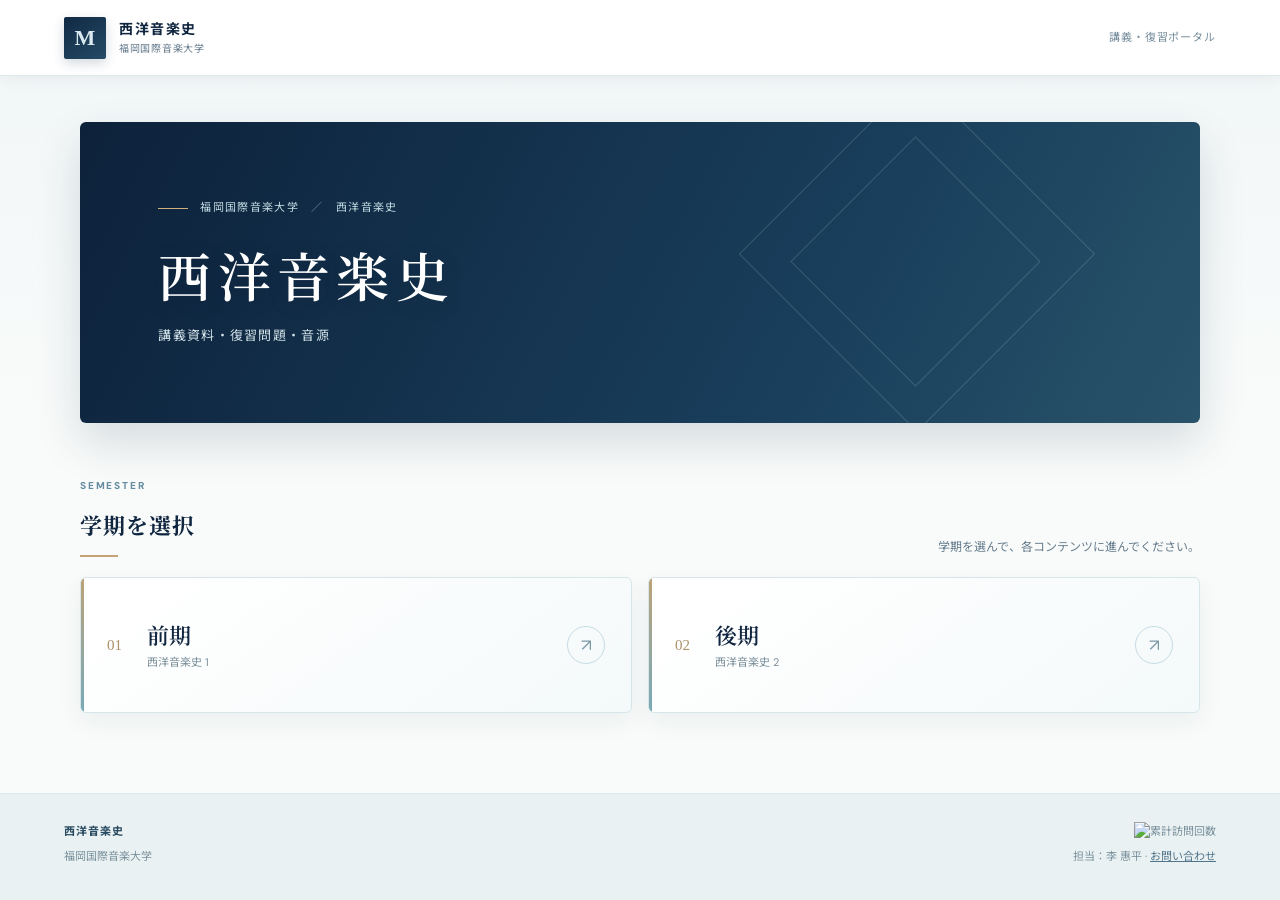
==== commit 0f6e1a30: "後期中間テストminus1までのアップデート" ====
--- a/index.html
+++ b/index.html
@@ -7,18 +7,20 @@
 </head>
 <body>
 <a class="skip" href="#main">本文へ</a>
-<header class="topbar"><a class="brand" href="#home" aria-label="トップページ"><span class="brand-mark">♫</span><span><b>MUSIC HISTORY</b><small>西洋音楽史 学習ポータル</small></span></a><span class="top-label">FUKUOKA INTERNATIONAL UNIVERSITY OF MUSIC</span></header>
+<header class="topbar"><a class="brand" href="#home" aria-label="トップページ"><span class="brand-mark">M</span><span><b>西洋音楽史</b><small>福岡国際音楽大学</small></span></a><span class="top-label">講義・復習ポータル</span></header>
 <main id="main" class="page" tabindex="-1">
 <section id="home" class="screen">
-<div class="hero"><div class="hero-content"><p class="eyebrow light">YOUR STUDY COMPANION <span> / </span> MUSIC HISTORY</p><h1>音楽の歴史を、<br><em>もう一度。</em></h1><p class="hero-text">授業を振り返り、知識を確かめ、音楽に耳を澄ます。<br>自分のペースで学べる復習のための場所です。</p><div class="hero-hint"><span>01</span> 学期と問題形式を選んで、復習をはじめましょう。</div></div><div class="hero-art" aria-hidden="true"><div class="staff"><i></i><i></i><i></i><i></i><i></i></div><span class="note one">♪</span><span class="note two">♩</span><span class="note three">♫</span><div class="art-circle"></div></div><span class="hero-index">WESTERN<br>MUSIC HISTORY<br>2026</span></div>
-<div class="section-head"><div><p class="eyebrow">CHOOSE YOUR PATH</p><h2>どこからはじめますか？</h2></div><p>学期を選ぶか、音源一覧へ進んでください。</p></div>
-<div class="home-grid"><button class="home-card semester-card" data-term="first"><span class="card-number">01 / SEMESTER</span><span class="card-icon">Ⅰ</span><span class="card-title">前期 <small>西洋音楽史 1</small></span><span class="card-description">授業回ごとの復習と、全範囲からのランダム出題。</span><span class="card-bottom"><span id="first-total"></span><span class="circle-arrow">↗</span></span></button><button class="home-card semester-card" data-term="second"><span class="card-number">02 / SEMESTER</span><span class="card-icon">Ⅱ</span><span class="card-title">後期 <small>西洋音楽史 2</small></span><span class="card-description">後期の授業に合わせて、問題を追加していきます。</span><span class="card-bottom"><span id="second-total"></span><span class="circle-arrow">↗</span></span></button><button class="home-card listen-card" id="open-listening"><span class="card-number">LISTENING LIBRARY</span><span class="card-icon sound-icon">♬</span><span class="card-title">音源を聴く <small>LISTENING</small></span><span class="card-description">授業で取り上げた音楽を、一覧から探して聴く。</span><span class="card-bottom"><span>前期の音源一覧</span><span class="circle-arrow">↗</span></span></button></div>
+<div class="intro"><p class="intro-overline">福岡国際音楽大学 <span>／</span> 西洋音楽史</p><h1>西洋音楽史</h1><p>講義資料・復習問題・音源</p></div>
+<div class="section-head"><div><p class="eyebrow">SEMESTER</p><h2>学期を選択</h2></div><p>学期を選んで、各コンテンツに進んでください。</p></div>
+<div class="term-grid"><button class="term-card" data-term="first"><span class="term-index">01</span><span class="term-card-copy"><strong>前期</strong><small>西洋音楽史 1</small></span><span class="term-arrow">↗</span></button><button class="term-card" data-term="second"><span class="term-index">02</span><span class="term-card-copy"><strong>後期</strong><small>西洋音楽史 2</small></span><span class="term-arrow">↗</span></button></div>
 </section>
-<section id="mode" class="screen" hidden><button class="back" data-go="home">← トップへ戻る</button><div class="page-heading"><p class="eyebrow">STEP 01 / QUESTION TYPE</p><h1>問題形式を選ぶ</h1><p><span class="term-name"></span>の復習です。取り組みたい形式を選んでください。</p></div><div class="mode-grid"><button class="mode-card" data-mode="truefalse"><span class="mode-symbol">○ <i>×</i></span><span class="mode-main"><b>マルバツ問題</b><small>文章が正しいかを判断します</small></span><span class="count" id="tf-count"></span><span class="mode-arrow">↗</span></button><button class="mode-card" data-mode="multiple"><span class="mode-symbol letters">A <i>B</i></span><span class="mode-main"><b>4択問題</b><small>4つの選択肢から正解を選びます</small></span><span class="count" id="mc-count"></span><span class="mode-arrow">↗</span></button></div><p class="hint">✦　問題と4択の選択肢は、挑戦するたびにランダムに並び替わります。</p></section>
+<section id="term" class="screen" hidden><button class="back" data-go="home">← 学期選択へ戻る</button><div class="page-heading term-heading"><p class="eyebrow" id="term-index-label"></p><h1><span class="term-name"></span>の学習</h1><p>学びたい内容を選んでください。</p></div><div class="menu-list"><button id="open-quiz" class="menu-row"><span class="menu-num">01</span><span class="menu-copy"><b>復習問題</b><small>マルバツ・4択で理解を確かめる</small></span><span class="menu-arrow">↗</span></button><button id="open-materials" class="menu-row"><span class="menu-num">02</span><span class="menu-copy"><b>授業資料</b><small>授業ごとのレジュメや配布資料</small></span><span class="menu-arrow">↗</span></button><button id="open-listening" class="menu-row"><span class="menu-num">03</span><span class="menu-copy"><b>音源リスト</b><small>授業で取り上げた作品を聴く</small></span><span class="menu-arrow">↗</span></button></div></section>
+<section id="materials" class="screen" hidden><button class="back" data-go="term">← メニューへ戻る</button><div class="page-heading"><p class="eyebrow">COURSE MATERIALS</p><h1>授業資料</h1><p><span class="term-name"></span>の授業資料を授業回ごとに確認できます。</p></div><div class="library-panel"><div class="access-note"><strong>資料の閲覧について</strong><p>資料を開くには、大学のGoogle アカウントでのログインが必要です。アクセスできない場合は担当教員にお問い合わせください。</p></div><div id="material-folder" class="folder-area" hidden></div><div class="divider"><span>授業回から探す</span></div><div id="materials-list" class="materials-list"></div></div></section>
+<section id="mode" class="screen" hidden><button class="back" data-go="term">← メニューへ戻る</button><div class="page-heading"><p class="eyebrow">STEP 01 / QUESTION TYPE</p><h1>問題形式を選ぶ</h1><p><span class="term-name"></span>の復習です。取り組みたい形式を選んでください。</p></div><div class="mode-grid"><button class="mode-card" data-mode="truefalse"><span class="mode-symbol">○ <i>×</i></span><span class="mode-main"><b>マルバツ問題</b><small>文章が正しいかを判断します</small></span><span class="count" id="tf-count"></span><span class="mode-arrow">↗</span></button><button class="mode-card" data-mode="multiple"><span class="mode-symbol letters">A <i>B</i></span><span class="mode-main"><b>4択問題</b><small>4つの選択肢から正解を選びます</small></span><span class="count" id="mc-count"></span><span class="mode-arrow">↗</span></button></div><p class="hint">✦　問題と4択の選択肢は、挑戦するたびにランダムに並び替わります。</p></section>
 <section id="ranges" class="screen" hidden><button class="back" data-go="mode">← 問題形式へ戻る</button><div class="page-heading"><p class="eyebrow">STEP 02 / SELECT RANGE</p><h1>授業回を選ぶ</h1><p><span class="term-name"></span> · <span class="mode-name"></span></p></div><button id="all" class="all-card"><span class="all-icon">ALL</span><span><b>全範囲からランダム出題</b><small>すべての授業回の問題を、ランダムな順番で出題します。</small></span><span id="all-count" class="count"></span><span>→</span></button><div class="divider"><span>授業回を指定する</span></div><div id="range-list" class="range-list"></div><div id="empty-range" class="empty" hidden><b>問題は準備中です</b><p>問題が追加されると、ここに授業回が表示されます。</p></div></section>
 <section id="quiz" class="screen" hidden><div class="quiz-header"><button class="back" data-go="ranges">← 回数選択へ戻る</button><button id="status" class="status">途中経過</button></div><div class="quiz-panel"><div class="progress-row"><span>YOUR PROGRESS</span><b id="progress-text"></b></div><div class="progress-track" role="progressbar" aria-label="進捗" aria-valuemin="0" aria-valuemax="100" aria-valuenow="0"><span id="progress-bar"></span></div><div class="quiz-meta"><span id="quiz-range"></span><span id="quiz-mode"></span></div><div id="question-view"><p class="eyebrow question-index" id="question-number"></p><h1 id="question-text" tabindex="-1"></h1><div id="choices" class="choices"></div><div id="feedback" class="feedback" role="status" hidden></div><div class="next-row"><button id="next" class="primary" hidden>次の問題へ →</button></div></div><div id="finished" class="finished" hidden></div></div></section>
-<section id="listening" class="screen" hidden><button class="back" data-go="home">← トップへ戻る</button><div class="page-heading"><p class="eyebrow">LISTENING LIBRARY / FIRST SEMESTER</p><h1>音源を聴く</h1><p>前期の授業で取り上げた音源を一覧から探せます。</p></div><div class="library-panel"><div class="library-intro"><div><span class="record-icon">♫</span></div><div><h2>前期の音源一覧</h2><p>作曲家や作品名から音源を探せます。</p></div></div><label class="search-label" for="search">一覧を検索</label><input id="search" type="search" placeholder="作曲家・作品名などを入力"><div id="listen-list" class="listen-list"></div><div id="listen-empty" class="empty"><b>音源一覧を準備しています</b><p>一覧が追加されると、ここに表示されます。</p></div><div id="no-results" class="empty" hidden>該当する音源はありません。</div><div id="player"></div></div></section>
+<section id="listening" class="screen" hidden><button class="back" data-go="term">← メニューへ戻る</button><div class="page-heading"><p class="eyebrow">LISTENING</p><h1>音源リスト</h1><p><span class="term-name"></span>の授業で取り上げた音源を探せます。</p></div><div class="library-panel"><div class="library-intro"><div><span class="record-icon">♫</span></div><div><h2><span class="term-name"></span>の音源一覧</h2><p>作曲家や作品名から音源を探せます。</p></div></div><label class="search-label" for="search">一覧を検索</label><input id="search" type="search" placeholder="作曲家・作品名などを入力"><div id="listen-list" class="listen-list"></div><div id="listen-empty" class="empty"><b>音源一覧を準備しています</b><p>音源が追加されると、ここに表示されます。</p></div><div id="no-results" class="empty" hidden>該当する音源はありません。</div></div></section>
 <dialog id="status-dialog"><form method="dialog"><div class="dialog-top"><div><p class="eyebrow">YOUR PROGRESS</p><h2>現在の解答状況</h2></div><button class="close" aria-label="閉じる">×</button></div><div class="stats" id="stats"></div><p class="dialog-note">正解率は解答済みの問題をもとに計算しています。</p><button class="primary">問題に戻る</button></form></dialog>
-</main><footer class="footer"><div><b>♫　WESTERN MUSIC HISTORY</b><p>学びをつなぐ、音楽史の復習ページ。</p></div><div class="footer-right"><img src="https://hits.sh/fimu-quiz-2026.example.com/western-music-history-i.svg?view=total&amp;style=flat-square&amp;label=VISITORS&amp;color=002366&amp;labelColor=b79a58" alt="累計訪問回数" height="20" referrerpolicy="no-referrer"><p>担当：李 惠平 · <a href="mailto:ri-keihei-ff@m.takagigakuen.ac.jp">お問い合わせ</a></p></div></footer>
-<script src="questions.js"></script><script src="later-questions.js"></script><script src="listening.js"></script><script src="script.js"></script>
+</main><footer class="footer"><div><b>西洋音楽史</b><p>福岡国際音楽大学</p></div><div class="footer-right"><img src="https://hits.sh/fimu-quiz-2026.example.com/western-music-history-i.svg?view=total&amp;style=flat-square&amp;label=VISITORS&amp;color=002366&amp;labelColor=b79a58" alt="累計訪問回数" height="20" referrerpolicy="no-referrer"><p>担当：李 惠平 · <a href="mailto:ri-keihei-ff@m.takagigakuen.ac.jp">お問い合わせ</a></p></div></footer>
+<script src="questions.js"></script><script src="later-questions.js"></script><script src="listening.js"></script><script src="later-listening.js"></script><script src="materials.js"></script><script src="script.js"></script>
 </body></html>
--- a/style.css
+++ b/style.css
@@ -1,2 +1,24 @@
 @import url('https://fonts.googleapis.com/css2?family=DM+Sans:wght@400;500;600;700&family=Noto+Sans+JP:wght@400;500;600;700;800&family=Noto+Serif+JP:wght@500;600;700&display=swap');
 :root{--navy:#0c2345;--navy2:#15365b;--blue:#2c729e;--sky:#a9dbe9;--pale:#eaf4f7;--muted:#657b8d;--ink:#142f4c;--line:#d7e5eb;--white:#fff}*{box-sizing:border-box}html{scroll-behavior:smooth}body{margin:0;background:#f3f7f8;color:var(--ink);font-family:'DM Sans','Noto Sans JP',sans-serif;font-size:15px;line-height:1.7}button,input{font:inherit}button{cursor:pointer}button:focus-visible,a:focus-visible,input:focus-visible{outline:3px solid #54b2d2;outline-offset:3px}.skip{position:absolute;left:-9999px}.skip:focus{left:1rem;top:1rem;z-index:10;background:white}.topbar{height:80px;background:#fff;display:flex;align-items:center;justify-content:space-between;padding:0 max(5vw,calc((100vw - 1240px)/2));border-bottom:1px solid #e4eef0}.brand{display:flex;gap:13px;align-items:center;color:var(--navy);text-decoration:none}.brand-mark{display:grid;place-items:center;width:42px;height:42px;background:var(--navy);color:#addfe9;font-size:24px;border-radius:12px}.brand b,.brand small{display:block;line-height:1.35}.brand b{font-size:12px;letter-spacing:.17em}.brand small{font-size:10px;color:var(--muted);margin-top:3px}.top-label{font-size:10px;color:#91a5b2;letter-spacing:.16em}.page{max-width:1240px;margin:0 auto;padding:38px 24px 80px;min-height:70vh}.screen[hidden],[hidden]{display:none!important}.hero{background:linear-gradient(115deg,#0a1e3b 0%,#123c62 72%,#286886 100%);min-height:360px;border-radius:21px;position:relative;overflow:hidden;color:white;display:flex}.hero-content{padding:60px 7%;position:relative;z-index:2}.eyebrow{font-size:10px;font-weight:800;letter-spacing:.2em;color:#6095ac;margin:0 0 12px}.eyebrow.light{color:#a9d9e9}.eyebrow span{opacity:.6;margin:0 8px}.hero h1{font:600 clamp(32px,4vw,48px)/1.45 'Noto Serif JP',serif;letter-spacing:.06em;margin:0}.hero h1 em{font-style:normal;color:#a6dbe9}.hero-text{color:#d6e5ed;font-size:13px;margin:20px 0 26px;line-height:2}.hero-hint{font-size:11px;color:#bcd2de}.hero-hint span{color:#a3d8e7;border:1px solid #5c849a;border-radius:50%;padding:6px 7px;margin-right:9px}.hero-art{position:absolute;right:4%;top:0;width:40%;height:100%;opacity:.86}.staff{position:absolute;top:32%;left:0;width:100%;transform:rotate(-13deg)}.staff i{display:block;height:1px;background:#8ac0d4;opacity:.27;margin:20px 0}.note{font-family:serif;position:absolute;color:#a9dceb;text-shadow:0 12px 40px #05172b}.note.one{font-size:130px;left:13%;top:16%}.note.two{font-size:105px;left:55%;top:36%;opacity:.65}.note.three{font-size:74px;left:77%;top:7%;opacity:.4}.art-circle{position:absolute;width:330px;height:330px;border:1px solid #96c6d340;border-radius:50%;right:-15%;top:-35%}.hero-index{position:absolute;right:26px;bottom:20px;font-size:9px;letter-spacing:.2em;color:#94bccb;line-height:1.5}.section-head{display:flex;align-items:end;justify-content:space-between;margin:54px 0 23px}.section-head h2,.page-heading h1{font-family:'Noto Serif JP',serif;color:var(--navy);letter-spacing:.04em;margin:0}.section-head h2{font-size:25px}.section-head>p{color:var(--muted);font-size:12px;margin:0}.home-grid{display:grid;grid-template-columns:repeat(3,1fr);gap:16px}.home-card{text-align:left;border:1px solid #deebef;background:#fff;border-radius:16px;padding:24px;min-height:262px;color:var(--ink);transition:transform .2s,box-shadow .2s;display:flex;flex-direction:column}.home-card:hover,.mode-card:hover,.range-item:hover{transform:translateY(-3px);box-shadow:0 12px 30px #123b5814}.card-number{color:#7d9ca9;font-size:10px;font-weight:bold;letter-spacing:.13em}.card-icon{font:500 33px 'Noto Serif JP',serif;color:#367d9b;display:block;margin:20px 0 8px}.card-title{font:700 21px 'Noto Serif JP',serif}.card-title small{font:600 11px 'Noto Sans JP',sans-serif;color:#7c96a4;margin-left:8px}.card-description{font-size:12px;color:#718693;margin:10px 0 20px}.card-bottom{display:flex;align-items:center;justify-content:space-between;margin-top:auto;font-size:11px;font-weight:bold;color:#79919f}.circle-arrow{border:1px solid #ccdee5;border-radius:50%;width:34px;height:34px;display:grid;place-items:center;color:#356e8a;font-size:17px}.listen-card{background:#dceff3;border-color:#d0e7ed}.listen-card .circle-arrow{background:var(--navy);color:white;border:0}.sound-icon{font-size:34px}.back{border:0;background:transparent;color:#54748a;font-weight:700;font-size:12px;padding:8px 0}.page-heading{margin:43px 0 30px}.page-heading h1{font-size:clamp(27px,4vw,38px)}.page-heading>p:last-child{color:var(--muted);margin:10px 0 0}.mode-grid{display:grid;grid-template-columns:1fr 1fr;gap:18px}.mode-card,.all-card,.range-item{background:white;border:1px solid var(--line);border-radius:16px;text-align:left;color:var(--ink);transition:transform .2s,box-shadow .2s}.mode-card{display:flex;align-items:center;gap:20px;padding:26px;min-height:132px}.mode-symbol{background:var(--pale);color:#2d7596;display:grid;place-items:center;min-width:68px;height:68px;border-radius:16px;font:700 25px 'DM Sans',sans-serif}.mode-symbol i{font-style:normal;color:#91bccb}.mode-symbol:not(.letters){display:flex;gap:3px}.mode-main{flex:1}.mode-main b,.mode-main small,.all-card b,.all-card small{display:block}.mode-main b{font-size:18px}.mode-main small,.all-card small{font-size:12px;color:var(--muted);margin-top:5px}.count{white-space:nowrap;color:#52798e;font-size:12px;font-weight:700}.mode-arrow{font-size:20px;color:#7b9da9}.hint{background:#e6f1f4;border-radius:12px;padding:16px 20px;color:#54788a;font-size:12px;margin-top:23px}.all-card{background:#12365b;color:white;display:flex;align-items:center;gap:20px;padding:24px;width:100%}.all-card>span:nth-child(2){flex:1}.all-card b{font-size:17px}.all-card small,.all-card .count{color:#b7d4e2}.all-icon{display:grid;place-items:center;width:58px;height:58px;border-radius:14px;background:#315d79;color:#bce3ec;font-weight:800;letter-spacing:.1em}.all-card:disabled{opacity:.45;cursor:not-allowed}.divider{display:flex;align-items:center;gap:14px;color:#76909c;font-size:11px;font-weight:bold;margin:30px 0 15px}.divider:after{content:'';height:1px;background:var(--line);flex:1}.range-list{display:grid;grid-template-columns:1fr 1fr;gap:10px}.range-item{display:flex;align-items:center;gap:15px;padding:17px}.range-num{color:#307598;background:#eaf4f7;border-radius:9px;padding:6px 9px;font-size:11px;font-weight:800;white-space:nowrap}.range-title{flex:1;font-size:13px;font-weight:700}.empty{text-align:center;color:#79909d;padding:45px 20px;background:#f8fbfc;border:1px dashed #ccdee5;border-radius:14px}.empty p{font-size:12px}.quiz-header{display:flex;justify-content:space-between;align-items:center;margin-bottom:16px}.status{border:1px solid #c8dfe7;border-radius:9px;background:white;color:#386d88;padding:8px 14px;font-size:12px;font-weight:700}.quiz-panel,.library-panel{background:white;border:1px solid #e0ebef;border-radius:20px;padding:clamp(24px,5vw,52px);box-shadow:0 12px 40px #244e6410}.progress-row{display:flex;justify-content:space-between;align-items:baseline;font-size:10px;letter-spacing:.15em;color:#71909e}.progress-row b{font-size:16px;letter-spacing:0;color:#315b72}.progress-track{height:6px;background:#edf3f5;border-radius:5px;margin:10px 0 28px;overflow:hidden}.progress-track span{height:100%;width:0;display:block;background:#6bb5ce;transition:width .25s}.quiz-meta{display:flex;justify-content:space-between;gap:10px;color:#6d8998;font-size:11px}.question-index{margin:35px 0 10px}.quiz-panel h1{font-size:clamp(20px,2.5vw,27px);line-height:1.75;margin:0 0 25px}.choices{display:grid;gap:10px}.choice{display:flex;align-items:center;gap:15px;width:100%;padding:15px;text-align:left;background:#fbfdfe;border:1px solid #d8e8ed;border-radius:12px;color:#24435a}.choice:not(:disabled):hover{border-color:#6fb3c8;background:#eef8fa}.choice-key{display:grid;place-items:center;flex-shrink:0;width:35px;height:35px;background:#e8f3f6;border-radius:9px;color:#397d99;font-weight:800}.choice.correct{border-color:#50a98c;background:#e9f7f2}.choice.wrong{border-color:#d88a8a;background:#fff3f3}.choice:disabled{cursor:default}.feedback{border-radius:12px;padding:17px 20px;margin-top:20px;background:#e9f7f2;color:#24745c}.feedback.wrong{background:#fff1f0;color:#a34444}.feedback strong{display:block;font-size:17px}.feedback p{margin:4px 0 0}.next-row{display:flex;justify-content:flex-end;margin-top:22px}.primary{border:0;background:var(--navy);color:white;border-radius:10px;padding:13px 24px;font-weight:700}.finished{text-align:center;padding:35px 0}.score{display:grid;place-items:center;width:135px;height:135px;border:8px solid #c7e6ee;border-radius:50%;margin:0 auto 20px;color:var(--navy);font-size:32px;font-weight:800}.finished h2{font-family:'Noto Serif JP',serif}.finish-actions{display:flex;justify-content:center;gap:10px;flex-wrap:wrap;margin-top:25px}.secondary{border:1px solid #cbdee5;background:white;border-radius:10px;padding:12px 20px;color:#416b80;font-weight:700}.library-intro{display:flex;gap:18px;align-items:center;margin-bottom:25px}.record-icon{display:grid;place-items:center;width:60px;height:60px;border-radius:16px;background:#e2f2f5;color:#317b9a;font-size:28px}.library-intro h2{margin:0;font-size:20px}.library-intro p{margin:4px 0;color:var(--muted);font-size:12px}.search-label{display:block;font-size:11px;color:#698594;font-weight:700;margin-bottom:6px}input[type=search]{width:100%;padding:13px 15px;border:1px solid #cfe0e6;border-radius:10px;margin-bottom:23px}.listen-item{padding:17px 0;border-top:1px solid #e8f0f2;display:flex;gap:20px;align-items:center}.listen-item .details{flex:1;min-width:0}.listen-item strong{display:block;font-size:14px}.listen-item p{font-size:12px;color:#718a99;margin:4px 0}.listen-link{display:inline-flex;align-items:center;gap:6px;text-decoration:none;color:#fff;background:#194466;border-radius:8px;padding:9px 13px;white-space:nowrap;font-size:11px;font-weight:bold}.source-note{font-size:12px;color:#6f8998;margin-top:24px}dialog{border:0;border-radius:18px;max-width:560px;width:calc(100% - 32px);padding:30px;box-shadow:0 20px 70px #00172d50}dialog::backdrop{background:#071a31a8}.dialog-top{display:flex;justify-content:space-between}.dialog-top h2{margin:0;font-family:'Noto Serif JP',serif}.close{border:0;background:transparent;font-size:28px;color:#73909e}.stats{display:grid;grid-template-columns:repeat(5,1fr);gap:8px;margin:25px 0}.stat{background:#eef6f8;border-radius:10px;text-align:center;padding:14px 4px;font-size:11px;color:#698798}.stat strong{display:block;font-size:24px;color:var(--navy)}.dialog-note{font-size:11px;color:#78909c}.footer{background:#e9f1f3;display:flex;justify-content:space-between;gap:20px;padding:28px max(5vw,calc((100vw - 1192px)/2));color:#78909b;font-size:11px}.footer b{color:#355973;letter-spacing:.1em}.footer p{margin:6px 0}.footer a{color:#50758a}.footer-right{text-align:right}@media(max-width:700px){.topbar{height:68px;padding:0 20px}.top-label{display:none}.page{padding:20px 16px 55px}.hero{min-height:345px}.hero-content{padding:43px 27px}.hero-text{font-size:12px}.hero-art{opacity:.32;right:-8%;width:65%}.hero-index{display:none}.section-head{display:block;margin-top:40px}.section-head>p{margin-top:8px}.home-grid,.mode-grid,.range-list{grid-template-columns:1fr}.home-card{min-height:215px}.card-icon{margin:12px 0 5px}.page-heading{margin:30px 0 22px}.mode-card{padding:18px;gap:13px}.mode-symbol{min-width:56px;height:56px;font-size:21px}.quiz-meta{display:block}.quiz-meta span{display:block}.listen-item{align-items:flex-start;flex-direction:column;gap:8px}.stats{grid-template-columns:1fr 1fr}.footer{flex-direction:column;padding:25px 20px}.footer-right{text-align:left}}
+
+/* Semester-first navigation and course materials */
+:root{--navy:#10243d;--navy2:#203e59;--blue:#47788b;--sky:#b3d2df;--pale:#eff5f7;--line:#dce6e9}
+body{background:#f7f9f9}.topbar{height:76px}.brand-mark{border-radius:2px;background:#183451;color:#c7e0e8;font:600 22px Georgia,serif}.brand b{font-size:14px;letter-spacing:.08em}.brand small{font-size:10px;letter-spacing:.07em}.top-label{font-size:11px;letter-spacing:.08em}.page{max-width:1120px;padding-top:46px}.intro{position:relative;background:#132c48;color:white;padding:75px 7%;min-height:250px;border-radius:3px;overflow:hidden}.intro:after{content:'';position:absolute;width:250px;height:250px;border:1px solid #aecbdc26;transform:rotate(45deg);right:14%;top:2%}.intro:before{content:'';position:absolute;width:175px;height:175px;border:1px solid #aecbdc24;transform:rotate(45deg);right:17.5%;top:17%}.intro-overline{color:#bad4df;font-size:11px;letter-spacing:.12em;margin:0 0 20px}.intro-overline span{margin:0 8px;color:#7097ab}.intro h1{font:600 clamp(34px,4.5vw,53px)/1.4 'Noto Serif JP',serif;letter-spacing:.12em;margin:0}.intro>p:last-child{font-size:13px;color:#c6d9e2;margin:14px 0 0;letter-spacing:.1em}.section-head{margin:52px 0 20px}.section-head h2{font-size:22px}.term-grid{display:grid;grid-template-columns:repeat(2,1fr);gap:16px}.term-card{display:flex;align-items:center;gap:25px;padding:29px 26px;background:white;border:1px solid var(--line);color:var(--navy);text-align:left;min-height:118px;transition:border .2s,transform .2s}.term-card:hover,.menu-row:hover{border-color:#8bb5c2;transform:translateY(-2px)}.term-index{font:400 15px Georgia,serif;color:#7995a2}.term-card-copy{display:flex;flex-direction:column;flex:1}.term-card-copy strong{font:600 22px 'Noto Serif JP',serif}.term-card-copy small{color:#7a8e9a;font-size:11px;margin-top:3px}.term-arrow,.menu-arrow{color:#7d9aa8;font-size:21px}.page-heading h1{font-size:clamp(28px,4vw,37px)}.term-heading{padding-bottom:25px;border-bottom:1px solid var(--line)}.menu-list{border-top:1px solid var(--line)}.menu-row{width:100%;display:flex;align-items:center;gap:24px;background:white;border:0;border-bottom:1px solid var(--line);padding:27px 22px;text-align:left;color:var(--ink);transition:border .2s,transform .2s}.menu-num{font:14px Georgia,serif;color:#7894a0}.menu-copy{flex:1;display:flex;flex-direction:column}.menu-copy b{font:600 19px 'Noto Serif JP',serif}.menu-copy small{font-size:12px;color:#738a98;margin-top:5px}.quiz-panel,.library-panel{border-radius:4px;box-shadow:0 8px 30px #1c425908}.mode-card,.all-card,.range-item,.choice{border-radius:5px}.library-panel{padding:clamp(22px,4vw,42px)}.access-note{padding:18px 20px;background:#eff5f7;border-left:3px solid #7ba7b8;font-size:12px}.access-note strong{color:#315e71}.access-note p{margin:5px 0 0;color:#627e8d}.folder-area{display:flex;align-items:center;justify-content:space-between;gap:12px;padding:20px 0;border-bottom:1px solid var(--line)}.folder-area p{font-weight:700;font-size:13px}.materials-list{border-top:1px solid var(--line)}.material-row{display:flex;align-items:flex-start;gap:18px;padding:19px 0;border-bottom:1px solid var(--line)}.material-number{font-size:11px;font-weight:700;min-width:55px;color:#608395;padding-top:4px}.material-content{display:flex;flex:1;align-items:center;justify-content:space-between;gap:15px}.material-content strong{font-size:14px}.material-links{display:flex;gap:8px;flex-wrap:wrap}.material-pending{font-size:11px;color:#93a6b0}.listen-link{border-radius:4px}.footer{background:#ebf1f3}.footer b{letter-spacing:.08em}@media(max-width:700px){.page{padding-top:20px}.intro{min-height:225px;padding:48px 25px}.intro:after,.intro:before{opacity:.4;right:-20%}.term-grid{grid-template-columns:1fr}.term-card{min-height:90px;padding:20px}.term-heading{margin-top:34px}.menu-row{padding:22px 13px}.material-content{align-items:flex-start;flex-direction:column;gap:7px}.folder-area{align-items:flex-start;flex-direction:column}.folder-area p{margin:0}.access-note{padding:15px}}
+.setup-block{margin:30px 0}.setup-block h2{font:600 20px 'Noto Serif JP',serif}.setup-block h2 small{font:12px 'Noto Sans JP',sans-serif;color:#77909c}.setup-block p,.setup-help{font-size:12px;color:#728997}.setup-block>label,.setup-row label{display:block;font-size:12px;font-weight:700;color:#496a7c}.setup-block input,.setup-row select{display:block;width:100%;padding:10px 12px;border:1px solid #cfdfe5;border-radius:4px;margin:7px 0 15px}.setup-row{position:relative;background:#f3f7f8;padding:18px 45px 5px 18px;margin:12px 0;display:grid;grid-template-columns:1fr 1fr;gap:0 15px}.setup-row label:last-of-type{grid-column:1/-1}.remove-row{position:absolute;top:8px;right:12px;border:0;background:none;color:#657f8d;font-size:24px}.setup-error{padding:12px;color:#9f3e3e;background:#fff1f0;font-size:13px}@media(max-width:700px){.setup-row{grid-template-columns:1fr}.setup-row label:last-of-type{grid-column:auto}}
+
+/* Refined visual system: ink, paper and restrained brass */
+:root{--navy:#102640;--navy2:#1c3c58;--ink:#1a3450;--blue:#416f87;--sky:#c0dce6;--pale:#edf5f7;--line:#d7e3e7;--brass:#c2a477}
+body{background:linear-gradient(180deg,#f1f6f7 0,#f9fbfa 450px);color:var(--ink)}
+.topbar{background:#fff;box-shadow:0 2px 16px #112d4110;border-bottom:1px solid #dfe9ec}
+.brand-mark{background:linear-gradient(145deg,#112943,#244b67);color:#d9e9ef;box-shadow:0 4px 12px #0e2e4b30}
+.brand b{letter-spacing:.11em}.top-label{color:#768e9d}
+.page{max-width:1168px}.intro{isolation:isolate;min-height:280px;padding:76px 7%;border-radius:6px;background:linear-gradient(118deg,#0d213a 0%,#193f5c 67%,#29536a 100%);box-shadow:0 20px 45px #122e4826}
+.intro:before,.intro:after{border-color:#cce4e82c;z-index:-1}.intro-overline{color:#c3dbe2}.intro-overline:before{content:'';display:inline-block;width:30px;height:1px;background:#cfb180;vertical-align:middle;margin-right:12px}
+.intro h1{color:#fff;text-shadow:0 3px 20px #061b303d}.intro>p:last-child{color:#d1e2e8}
+.section-head{margin-top:54px}.section-head h2:after{content:'';display:block;width:38px;height:2px;background:var(--brass);margin-top:12px}.eyebrow{color:#648b9f;letter-spacing:.18em}
+.term-card{position:relative;min-height:136px;border-radius:6px;border:1px solid #d8e6e9;background:linear-gradient(145deg,#fff 10%,#f4f9fa 100%);box-shadow:0 9px 25px #153b5010;overflow:hidden}
+.term-card:before{content:'';position:absolute;top:0;left:0;bottom:0;width:3px;background:linear-gradient(#bba27a,#76aab7)}.term-card:hover{border-color:#7faebc;box-shadow:0 14px 32px #183b5320}.term-index{color:#ac9169}.term-arrow{display:grid;place-items:center;border:1px solid #c7dce3;width:38px;height:38px;border-radius:50%;font-size:17px}
+.page-heading{margin-bottom:32px}.page-heading h1:after{content:'';display:block;width:36px;height:2px;background:var(--brass);margin-top:13px}.back{color:#466e83}.menu-list{border-top:0;display:grid;gap:11px}.menu-row{background:linear-gradient(110deg,#fff,#f8fbfb);border:1px solid var(--line);border-left:3px solid #88b4c0;border-radius:5px;box-shadow:0 6px 22px #173c4c0c}.menu-row:hover{border-color:#8cb6c1;box-shadow:0 12px 27px #173c4c19}.menu-num{color:#ac9169}.menu-arrow{margin-left:auto}
+.mode-card,.range-item,.quiz-panel,.library-panel{box-shadow:0 9px 30px #183a4b0d}.mode-card{background:linear-gradient(120deg,#fff,#f8fbfc)}.all-card{background:linear-gradient(110deg,#112a47,#285875)}.mode-symbol,.record-icon{background:#e8f3f6;color:#467f98}.progress-track span{background:linear-gradient(90deg,#4e93aa,#a5d5dd)}.primary{background:linear-gradient(120deg,#16334e,#265b77);box-shadow:0 4px 12px #16354c24}.primary:hover{filter:brightness(1.08)}.listen-link{background:#224f69}.access-note{border-left-color:#a58b65;background:#f1f7f8}.material-number{color:#526f81}.material-row:last-child{border-bottom:0}.feedback{line-height:1.7}.footer{border-top:1px solid #dbe8ec;background:#eaf1f3}.footer b{color:#294b62}
+@media(max-width:700px){.intro{min-height:225px;padding:50px 26px}.term-card{min-height:100px}.section-head{margin-top:38px}.menu-row{padding:21px 14px}.page{padding-top:20px}.term-arrow{width:34px;height:34px}}
+@media(prefers-reduced-motion:reduce){*,*::before,*::after{scroll-behavior:auto!important;transition:none!important}}
